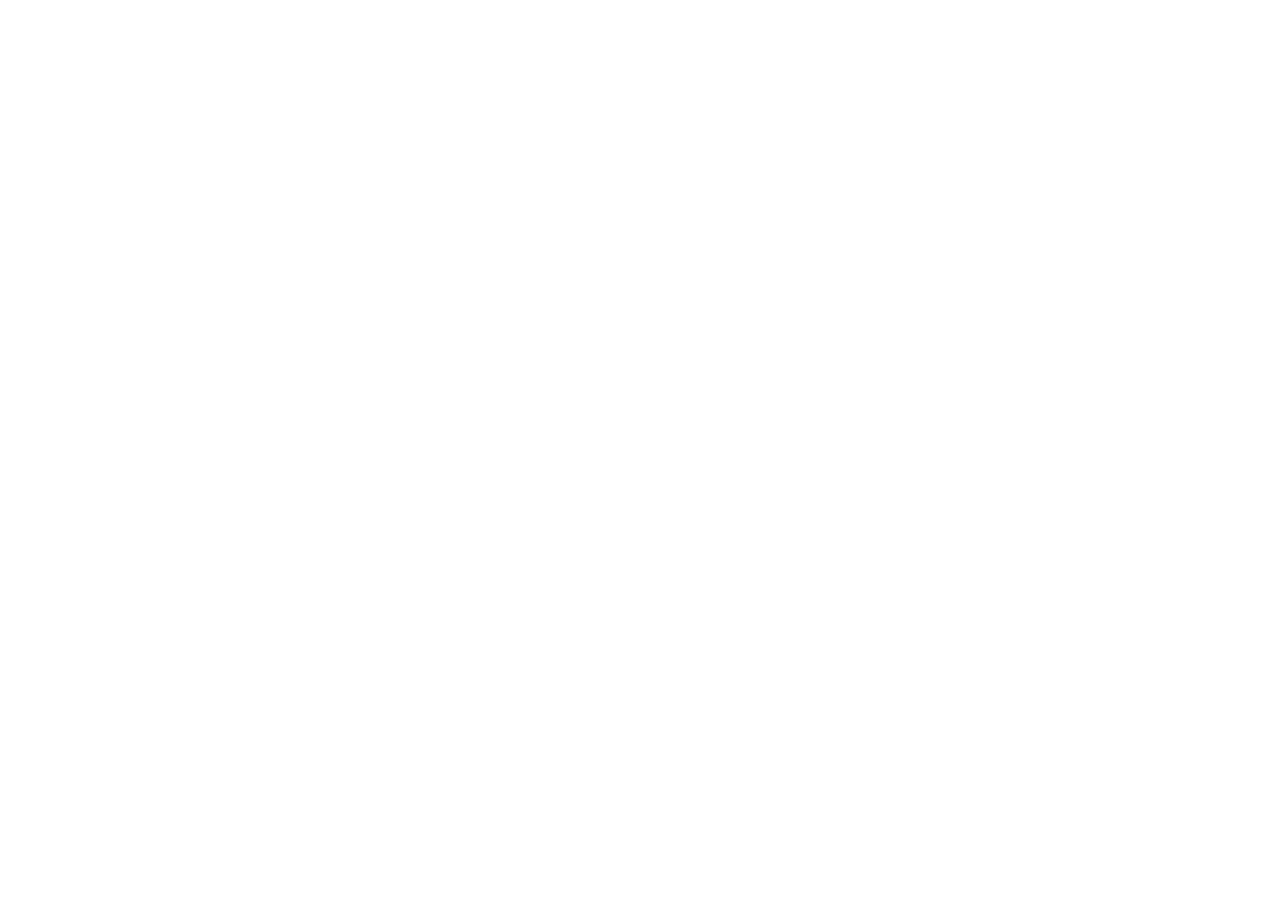
==== index.html @ 56ada41d "init project" ====
<!DOCTYPE html>
<html lang="en">

<head>
    <meta charset="UTF-8">
    <meta http-equiv="X-UA-Compatible" content="IE=edge">
    <meta name="viewport" content="width=device-width, initial-scale=1.0">
    <title>Document</title>
</head>

<body>

</body>

</html>
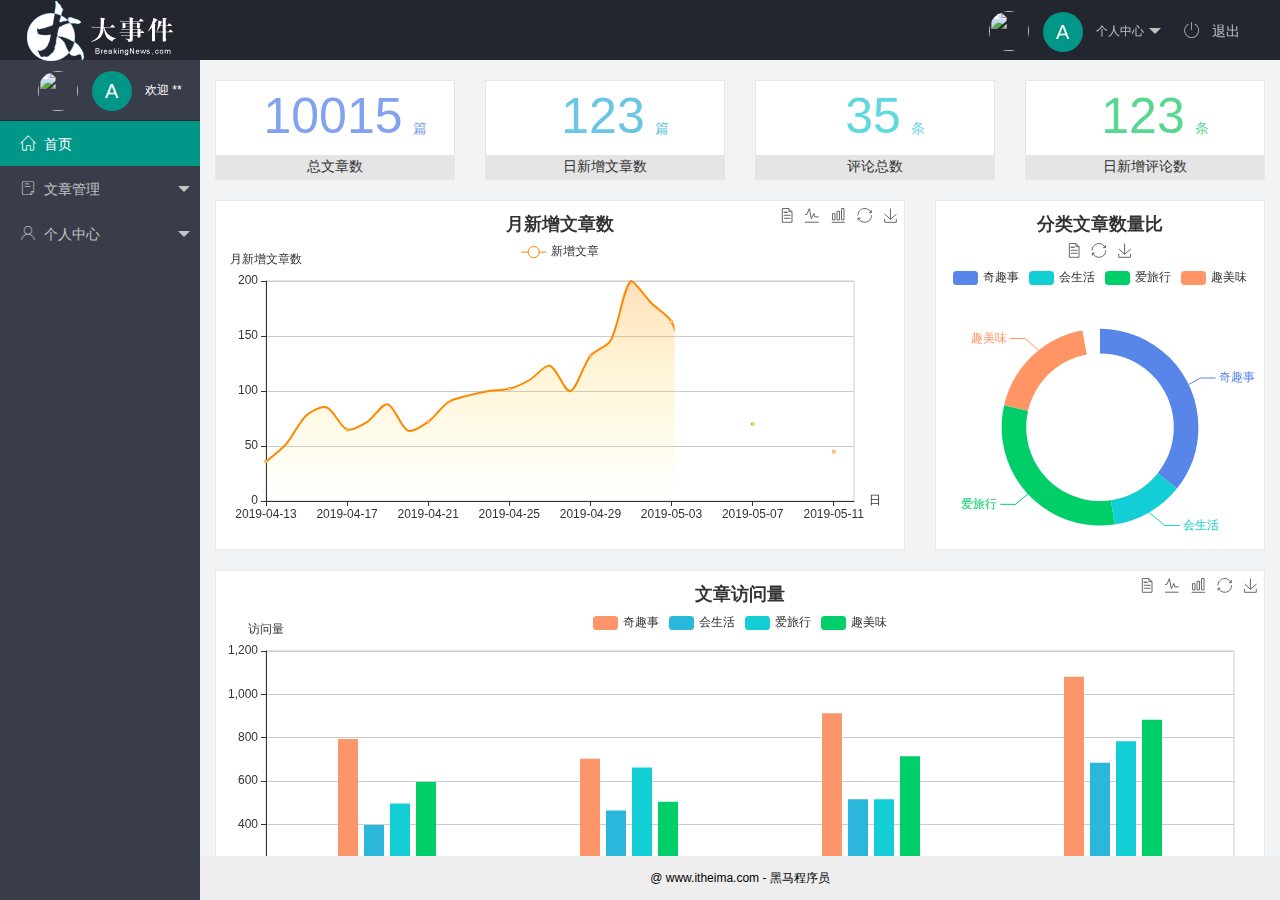
==== commit e01c22d1: "完成了主页功能的开发" ====
--- a/index.html
+++ b/index.html
@@ -5,11 +5,122 @@
     <meta charset="UTF-8">
     <meta http-equiv="X-UA-Compatible" content="IE=edge">
     <meta name="viewport" content="width=device-width, initial-scale=1.0">
-    <title>Document</title>
+    <title>后台主页</title>
+    <!-- 导入 LayUI 的样式文件 -->
+    <link rel="stylesheet" href="/assets/lib/layui/css/layui.css" />
+    <!-- 导入第三方图标库 iconfont 的样式文件 -->
+    <link rel="stylesheet" href="/assets/fonts/iconfont.css" />
+    <!-- 导入自己的 css 样式表 -->
+    <link rel="stylesheet" href="/assets/css/index.css" />
 </head>
 
 <body>
+    <div class="layui-layout layui-layout-admin">
+        <div class="layui-header">
+            <!-- 头部 logo 区域 -->
+            <div class="layui-logo layui-hide-xs">
+                <img src="/assets/images/logo.png" alt="" />
+            </div>
+            <!-- 头部区域（可配合layui 已有的水平导航） -->
+            <ul class="layui-nav layui-layout-right">
+                <li class="layui-nav-item layui-hide layui-show-md-inline-block">
+                    <a href="javascript:;" class="userinfo">
+                        <img src="//tva1.sinaimg.cn/crop.0.0.118.118.180/5db11ff4gw1e77d3nqrv8j203b03cweg.jpg" class="layui-nav-img" />
+                        <span class="text-avatar">A</span> 个人中心
+                    </a>
+                    <dl class="layui-nav-child">
+                        <dd><a href="">基本资料</a></dd>
+                        <dd><a href="">更换头像</a></dd>
+                        <dd><a href="">重置密码</a></dd>
+                    </dl>
+                </li>
+                <li class="layui-nav-item" lay-header-event="menuRight" lay-unselect>
+                    <a href="javascript:;" id="btnLogout">
+                        <span class="iconfont icon-tuichu"></span> 退出
+                    </a>
+                </li>
+            </ul>
+        </div>
 
+        <div class="layui-side layui-bg-black">
+            <div class="layui-side-scroll">
+                <!-- 左侧头像区域 -->
+                <div class="userinfo">
+                    <img src="//tva1.sinaimg.cn/crop.0.0.118.118.180/5db11ff4gw1e77d3nqrv8j203b03cweg.jpg" class="layui-nav-img" />
+                    <span class="text-avatar">A</span>
+                    <span id="welcome">欢迎 **</span>
+                </div>
+
+                <!-- 左侧导航区域（可配合layui已有的垂直导航） -->
+                <ul class="layui-nav layui-nav-tree" lay-shrink="all">
+                    <!-- 添加类名 layui-this 来让当前的导航条处于选中状态 -->
+                    <li class="layui-nav-item layui-this">
+                        <a href="/home/dashboard.html" target="fm">
+                            <span class="iconfont icon-home"></span>首页
+                        </a>
+                    </li>
+                    <!-- 去掉默认添加的 layui-nav-itemed属性：默认展开效果 -->
+                    <li class="layui-nav-item">
+                        <a class="" href="javascript:;">
+                            <span class="iconfont icon-16"></span>文章管理</a>
+                        <dl class="layui-nav-child">
+                            <dd>
+                                <a href="javascript:;">
+                                    <i class="layui-icon layui-icon-app"></i>文章类别</a>
+                            </dd>
+                            <dd>
+                                <a href="javascript:;">
+                                    <i class="layui-icon layui-icon-app"></i>文章列表</a>
+                            </dd>
+                            <dd>
+                                <a href="javascript:;">
+                                    <i class="layui-icon layui-icon-app"></i>发布文章</a>
+                            </dd>
+                        </dl>
+                    </li>
+                    <li class="layui-nav-item">
+                        <a href="javascript:;">
+                            <span class="iconfont icon-user"></span>个人中心</a>
+                        <dl class="layui-nav-child">
+                            <dd>
+                                <a href="javascript:;">
+                                    <i class="layui-icon layui-icon-app"></i>基本资料</a>
+                            </dd>
+                            <dd>
+                                <a href="javascript:;">
+                                    <i class="layui-icon layui-icon-app"></i>更换头像</a>
+                            </dd>
+                            <dd>
+                                <a href="">
+                                    <i class="layui-icon layui-icon-app"></i>重置密码</a>
+                            </dd>
+                        </dl>
+                    </li>
+                </ul>
+            </div>
+        </div>
+
+        <div class="layui-body">
+            <!-- 内容主体区域 -->
+            <!-- <div style="padding: 15px;">内容主体区域</div> -->
+            <iframe name="fm" src="/home/dashboard.html" frameborder="0"></iframe>
+        </div>
+
+        <!-- 底部固定区域 -->
+        <div class="layui-footer">
+            @ www.itheima.com - 黑马程序员
+        </div>
+    </div>
+
+
+    <!-- 导入 LayUI 的 js 文件,展示一些页面的动态效果 -->
+    <script src="/assets/lib/layui/layui.all.js"></script>
+    <!-- 导入jQuery -->
+    <script src="/assets/lib/jquery.js"></script>
+    <!-- 导入自己封装的 baseAPI 文件 -->
+    <script src="/assets/js/baseAPI.js"></script>
+    <!-- 导入自己的 js 文件 -->
+    <script src="/assets/js/index.js"></script>
 </body>
 
 </html>--- a/assets/lib/layui/css/layui.css
+++ b/assets/lib/layui/css/layui.css
@@ -0,0 +1,2 @@
+/** layui-v2.5.5 MIT License By https://www.layui.com */
+ .layui-inline,img{display:inline-block;vertical-align:middle}h1,h2,h3,h4,h5,h6{font-weight:400}.layui-edge,.layui-header,.layui-inline,.layui-main{position:relative}.layui-body,.layui-edge,.layui-elip{overflow:hidden}.layui-btn,.layui-edge,.layui-inline,img{vertical-align:middle}.layui-btn,.layui-disabled,.layui-icon,.layui-unselect{-moz-user-select:none;-webkit-user-select:none;-ms-user-select:none}.layui-elip,.layui-form-checkbox span,.layui-form-pane .layui-form-label{text-overflow:ellipsis;white-space:nowrap}.layui-breadcrumb,.layui-tree-btnGroup{visibility:hidden}blockquote,body,button,dd,div,dl,dt,form,h1,h2,h3,h4,h5,h6,input,li,ol,p,pre,td,textarea,th,ul{margin:0;padding:0;-webkit-tap-highlight-color:rgba(0,0,0,0)}a:active,a:hover{outline:0}img{border:none}li{list-style:none}table{border-collapse:collapse;border-spacing:0}h4,h5,h6{font-size:100%}button,input,optgroup,option,select,textarea{font-family:inherit;font-size:inherit;font-style:inherit;font-weight:inherit;outline:0}pre{white-space:pre-wrap;white-space:-moz-pre-wrap;white-space:-pre-wrap;white-space:-o-pre-wrap;word-wrap:break-word}body{line-height:24px;font:14px Helvetica Neue,Helvetica,PingFang SC,Tahoma,Arial,sans-serif}hr{height:1px;margin:10px 0;border:0;clear:both}a{color:#333;text-decoration:none}a:hover{color:#777}a cite{font-style:normal;*cursor:pointer}.layui-border-box,.layui-border-box *{box-sizing:border-box}.layui-box,.layui-box *{box-sizing:content-box}.layui-clear{clear:both;*zoom:1}.layui-clear:after{content:'\20';clear:both;*zoom:1;display:block;height:0}.layui-inline{*display:inline;*zoom:1}.layui-edge{display:inline-block;width:0;height:0;border-width:6px;border-style:dashed;border-color:transparent}.layui-edge-top{top:-4px;border-bottom-color:#999;border-bottom-style:solid}.layui-edge-right{border-left-color:#999;border-left-style:solid}.layui-edge-bottom{top:2px;border-top-color:#999;border-top-style:solid}.layui-edge-left{border-right-color:#999;border-right-style:solid}.layui-disabled,.layui-disabled:hover{color:#d2d2d2!important;cursor:not-allowed!important}.layui-circle{border-radius:100%}.layui-show{display:block!important}.layui-hide{display:none!important}@font-face{font-family:layui-icon;src:url(../font/iconfont.eot?v=250);src:url(../font/iconfont.eot?v=250#iefix) format('embedded-opentype'),url(../font/iconfont.woff2?v=250) format('woff2'),url(../font/iconfont.woff?v=250) format('woff'),url(../font/iconfont.ttf?v=250) format('truetype'),url(../font/iconfont.svg?v=250#layui-icon) format('svg')}.layui-icon{font-family:layui-icon!important;font-size:16px;font-style:normal;-webkit-font-smoothing:antialiased;-moz-osx-font-smoothing:grayscale}.layui-icon-reply-fill:before{content:"\e611"}.layui-icon-set-fill:before{content:"\e614"}.layui-icon-menu-fill:before{content:"\e60f"}.layui-icon-search:before{content:"\e615"}.layui-icon-share:before{content:"\e641"}.layui-icon-set-sm:before{content:"\e620"}.layui-icon-engine:before{content:"\e628"}.layui-icon-close:before{content:"\1006"}.layui-icon-close-fill:before{content:"\1007"}.layui-icon-chart-screen:before{content:"\e629"}.layui-icon-star:before{content:"\e600"}.layui-icon-circle-dot:before{content:"\e617"}.layui-icon-chat:before{content:"\e606"}.layui-icon-release:before{content:"\e609"}.layui-icon-list:before{content:"\e60a"}.layui-icon-chart:before{content:"\e62c"}.layui-icon-ok-circle:before{content:"\1005"}.layui-icon-layim-theme:before{content:"\e61b"}.layui-icon-table:before{content:"\e62d"}.layui-icon-right:before{content:"\e602"}.layui-icon-left:before{content:"\e603"}.layui-icon-cart-simple:before{content:"\e698"}.layui-icon-face-cry:before{content:"\e69c"}.layui-icon-face-smile:before{content:"\e6af"}.layui-icon-survey:before{content:"\e6b2"}.layui-icon-tree:before{content:"\e62e"}.layui-icon-upload-circle:before{content:"\e62f"}.layui-icon-add-circle:before{content:"\e61f"}.layui-icon-download-circle:before{content:"\e601"}.layui-icon-templeate-1:before{content:"\e630"}.layui-icon-util:before{content:"\e631"}.layui-icon-face-surprised:before{content:"\e664"}.layui-icon-edit:before{content:"\e642"}.layui-icon-speaker:before{content:"\e645"}.layui-icon-down:before{content:"\e61a"}.layui-icon-file:before{content:"\e621"}.layui-icon-layouts:before{content:"\e632"}.layui-icon-rate-half:before{content:"\e6c9"}.layui-icon-add-circle-fine:before{content:"\e608"}.layui-icon-prev-circle:before{content:"\e633"}.layui-icon-read:before{content:"\e705"}.layui-icon-404:before{content:"\e61c"}.layui-icon-carousel:before{content:"\e634"}.layui-icon-help:before{content:"\e607"}.layui-icon-code-circle:before{content:"\e635"}.layui-icon-water:before{content:"\e636"}.layui-icon-username:before{content:"\e66f"}.layui-icon-find-fill:before{content:"\e670"}.layui-icon-about:before{content:"\e60b"}.layui-icon-location:before{content:"\e715"}.layui-icon-up:before{content:"\e619"}.layui-icon-pause:before{content:"\e651"}.layui-icon-date:before{content:"\e637"}.layui-icon-layim-uploadfile:before{content:"\e61d"}.layui-icon-delete:before{content:"\e640"}.layui-icon-play:before{content:"\e652"}.layui-icon-top:before{content:"\e604"}.layui-icon-friends:before{content:"\e612"}.layui-icon-refresh-3:before{content:"\e9aa"}.layui-icon-ok:before{content:"\e605"}.layui-icon-layer:before{content:"\e638"}.layui-icon-face-smile-fine:before{content:"\e60c"}.layui-icon-dollar:before{content:"\e659"}.layui-icon-group:before{content:"\e613"}.layui-icon-layim-download:before{content:"\e61e"}.layui-icon-picture-fine:before{content:"\e60d"}.layui-icon-link:before{content:"\e64c"}.layui-icon-diamond:before{content:"\e735"}.layui-icon-log:before{content:"\e60e"}.layui-icon-rate-solid:before{content:"\e67a"}.layui-icon-fonts-del:before{content:"\e64f"}.layui-icon-unlink:before{content:"\e64d"}.layui-icon-fonts-clear:before{content:"\e639"}.layui-icon-triangle-r:before{content:"\e623"}.layui-icon-circle:before{content:"\e63f"}.layui-icon-radio:before{content:"\e643"}.layui-icon-align-center:before{content:"\e647"}.layui-icon-align-right:before{content:"\e648"}.layui-icon-align-left:before{content:"\e649"}.layui-icon-loading-1:before{content:"\e63e"}.layui-icon-return:before{content:"\e65c"}.layui-icon-fonts-strong:before{content:"\e62b"}.layui-icon-upload:before{content:"\e67c"}.layui-icon-dialogue:before{content:"\e63a"}.layui-icon-video:before{content:"\e6ed"}.layui-icon-headset:before{content:"\e6fc"}.layui-icon-cellphone-fine:before{content:"\e63b"}.layui-icon-add-1:before{content:"\e654"}.layui-icon-face-smile-b:before{content:"\e650"}.layui-icon-fonts-html:before{content:"\e64b"}.layui-icon-form:before{content:"\e63c"}.layui-icon-cart:before{content:"\e657"}.layui-icon-camera-fill:before{content:"\e65d"}.layui-icon-tabs:before{content:"\e62a"}.layui-icon-fonts-code:before{content:"\e64e"}.layui-icon-fire:before{content:"\e756"}.layui-icon-set:before{content:"\e716"}.layui-icon-fonts-u:before{content:"\e646"}.layui-icon-triangle-d:before{content:"\e625"}.layui-icon-tips:before{content:"\e702"}.layui-icon-picture:before{content:"\e64a"}.layui-icon-more-vertical:before{content:"\e671"}.layui-icon-flag:before{content:"\e66c"}.layui-icon-loading:before{content:"\e63d"}.layui-icon-fonts-i:before{content:"\e644"}.layui-icon-refresh-1:before{content:"\e666"}.layui-icon-rmb:before{content:"\e65e"}.layui-icon-home:before{content:"\e68e"}.layui-icon-user:before{content:"\e770"}.layui-icon-notice:before{content:"\e667"}.layui-icon-login-weibo:before{content:"\e675"}.layui-icon-voice:before{content:"\e688"}.layui-icon-upload-drag:before{content:"\e681"}.layui-icon-login-qq:before{content:"\e676"}.layui-icon-snowflake:before{content:"\e6b1"}.layui-icon-file-b:before{content:"\e655"}.layui-icon-template:before{content:"\e663"}.layui-icon-auz:before{content:"\e672"}.layui-icon-console:before{content:"\e665"}.layui-icon-app:before{content:"\e653"}.layui-icon-prev:before{content:"\e65a"}.layui-icon-website:before{content:"\e7ae"}.layui-icon-next:before{content:"\e65b"}.layui-icon-component:before{content:"\e857"}.layui-icon-more:before{content:"\e65f"}.layui-icon-login-wechat:before{content:"\e677"}.layui-icon-shrink-right:before{content:"\e668"}.layui-icon-spread-left:before{content:"\e66b"}.layui-icon-camera:before{content:"\e660"}.layui-icon-note:before{content:"\e66e"}.layui-icon-refresh:before{content:"\e669"}.layui-icon-female:before{content:"\e661"}.layui-icon-male:before{content:"\e662"}.layui-icon-password:before{content:"\e673"}.layui-icon-senior:before{content:"\e674"}.layui-icon-theme:before{content:"\e66a"}.layui-icon-tread:before{content:"\e6c5"}.layui-icon-praise:before{content:"\e6c6"}.layui-icon-star-fill:before{content:"\e658"}.layui-icon-rate:before{content:"\e67b"}.layui-icon-template-1:before{content:"\e656"}.layui-icon-vercode:before{content:"\e679"}.layui-icon-cellphone:before{content:"\e678"}.layui-icon-screen-full:before{content:"\e622"}.layui-icon-screen-restore:before{content:"\e758"}.layui-icon-cols:before{content:"\e610"}.layui-icon-export:before{content:"\e67d"}.layui-icon-print:before{content:"\e66d"}.layui-icon-slider:before{content:"\e714"}.layui-icon-addition:before{content:"\e624"}.layui-icon-subtraction:before{content:"\e67e"}.layui-icon-service:before{content:"\e626"}.layui-icon-transfer:before{content:"\e691"}.layui-main{width:1140px;margin:0 auto}.layui-header{z-index:1000;height:60px}.layui-header a:hover{transition:all .5s;-webkit-transition:all .5s}.layui-side{position:fixed;left:0;top:0;bottom:0;z-index:999;width:200px;overflow-x:hidden}.layui-side-scroll{position:relative;width:220px;height:100%;overflow-x:hidden}.layui-body{position:absolute;left:200px;right:0;top:0;bottom:0;z-index:998;width:auto;overflow-y:auto;box-sizing:border-box}.layui-layout-body{overflow:hidden}.layui-layout-admin .layui-header{background-color:#23262E}.layui-layout-admin .layui-side{top:60px;width:200px;overflow-x:hidden}.layui-layout-admin .layui-body{position:fixed;top:60px;bottom:44px}.layui-layout-admin .layui-main{width:auto;margin:0 15px}.layui-layout-admin .layui-footer{position:fixed;left:200px;right:0;bottom:0;height:44px;line-height:44px;padding:0 15px;background-color:#eee}.layui-layout-admin .layui-logo{position:absolute;left:0;top:0;width:200px;height:100%;line-height:60px;text-align:center;color:#009688;font-size:16px}.layui-layout-admin .layui-header .layui-nav{background:0 0}.layui-layout-left{position:absolute!important;left:200px;top:0}.layui-layout-right{position:absolute!important;right:0;top:0}.layui-container{position:relative;margin:0 auto;padding:0 15px;box-sizing:border-box}.layui-fluid{position:relative;margin:0 auto;padding:0 15px}.layui-row:after,.layui-row:before{content:'';display:block;clear:both}.layui-col-lg1,.layui-col-lg10,.layui-col-lg11,.layui-col-lg12,.layui-col-lg2,.layui-col-lg3,.layui-col-lg4,.layui-col-lg5,.layui-col-lg6,.layui-col-lg7,.layui-col-lg8,.layui-col-lg9,.layui-col-md1,.layui-col-md10,.layui-col-md11,.layui-col-md12,.layui-col-md2,.layui-col-md3,.layui-col-md4,.layui-col-md5,.layui-col-md6,.layui-col-md7,.layui-col-md8,.layui-col-md9,.layui-col-sm1,.layui-col-sm10,.layui-col-sm11,.layui-col-sm12,.layui-col-sm2,.layui-col-sm3,.layui-col-sm4,.layui-col-sm5,.layui-col-sm6,.layui-col-sm7,.layui-col-sm8,.layui-col-sm9,.layui-col-xs1,.layui-col-xs10,.layui-col-xs11,.layui-col-xs12,.layui-col-xs2,.layui-col-xs3,.layui-col-xs4,.layui-col-xs5,.layui-col-xs6,.layui-col-xs7,.layui-col-xs8,.layui-col-xs9{position:relative;display:block;box-sizing:border-box}.layui-col-xs1,.layui-col-xs10,.layui-col-xs11,.layui-col-xs12,.layui-col-xs2,.layui-col-xs3,.layui-col-xs4,.layui-col-xs5,.layui-col-xs6,.layui-col-xs7,.layui-col-xs8,.layui-col-xs9{float:left}.layui-col-xs1{width:8.33333333%}.layui-col-xs2{width:16.66666667%}.layui-col-xs3{width:25%}.layui-col-xs4{width:33.33333333%}.layui-col-xs5{width:41.66666667%}.layui-col-xs6{width:50%}.layui-col-xs7{width:58.33333333%}.layui-col-xs8{width:66.66666667%}.layui-col-xs9{width:75%}.layui-col-xs10{width:83.33333333%}.layui-col-xs11{width:91.66666667%}.layui-col-xs12{width:100%}.layui-col-xs-offset1{margin-left:8.33333333%}.layui-col-xs-offset2{margin-left:16.66666667%}.layui-col-xs-offset3{margin-left:25%}.layui-col-xs-offset4{margin-left:33.33333333%}.layui-col-xs-offset5{margin-left:41.66666667%}.layui-col-xs-offset6{margin-left:50%}.layui-col-xs-offset7{margin-left:58.33333333%}.layui-col-xs-offset8{margin-left:66.66666667%}.layui-col-xs-offset9{margin-left:75%}.layui-col-xs-offset10{margin-left:83.33333333%}.layui-col-xs-offset11{margin-left:91.66666667%}.layui-col-xs-offset12{margin-left:100%}@media screen and (max-width:768px){.layui-hide-xs{display:none!important}.layui-show-xs-block{display:block!important}.layui-show-xs-inline{display:inline!important}.layui-show-xs-inline-block{display:inline-block!important}}@media screen and (min-width:768px){.layui-container{width:750px}.layui-hide-sm{display:none!important}.layui-show-sm-block{display:block!important}.layui-show-sm-inline{display:inline!important}.layui-show-sm-inline-block{display:inline-block!important}.layui-col-sm1,.layui-col-sm10,.layui-col-sm11,.layui-col-sm12,.layui-col-sm2,.layui-col-sm3,.layui-col-sm4,.layui-col-sm5,.layui-col-sm6,.layui-col-sm7,.layui-col-sm8,.layui-col-sm9{float:left}.layui-col-sm1{width:8.33333333%}.layui-col-sm2{width:16.66666667%}.layui-col-sm3{width:25%}.layui-col-sm4{width:33.33333333%}.layui-col-sm5{width:41.66666667%}.layui-col-sm6{width:50%}.layui-col-sm7{width:58.33333333%}.layui-col-sm8{width:66.66666667%}.layui-col-sm9{width:75%}.layui-col-sm10{width:83.33333333%}.layui-col-sm11{width:91.66666667%}.layui-col-sm12{width:100%}.layui-col-sm-offset1{margin-left:8.33333333%}.layui-col-sm-offset2{margin-left:16.66666667%}.layui-col-sm-offset3{margin-left:25%}.layui-col-sm-offset4{margin-left:33.33333333%}.layui-col-sm-offset5{margin-left:41.66666667%}.layui-col-sm-offset6{margin-left:50%}.layui-col-sm-offset7{margin-left:58.33333333%}.layui-col-sm-offset8{margin-left:66.66666667%}.layui-col-sm-offset9{margin-left:75%}.layui-col-sm-offset10{margin-left:83.33333333%}.layui-col-sm-offset11{margin-left:91.66666667%}.layui-col-sm-offset12{margin-left:100%}}@media screen and (min-width:992px){.layui-container{width:970px}.layui-hide-md{display:none!important}.layui-show-md-block{display:block!important}.layui-show-md-inline{display:inline!important}.layui-show-md-inline-block{display:inline-block!important}.layui-col-md1,.layui-col-md10,.layui-col-md11,.layui-col-md12,.layui-col-md2,.layui-col-md3,.layui-col-md4,.layui-col-md5,.layui-col-md6,.layui-col-md7,.layui-col-md8,.layui-col-md9{float:left}.layui-col-md1{width:8.33333333%}.layui-col-md2{width:16.66666667%}.layui-col-md3{width:25%}.layui-col-md4{width:33.33333333%}.layui-col-md5{width:41.66666667%}.layui-col-md6{width:50%}.layui-col-md7{width:58.33333333%}.layui-col-md8{width:66.66666667%}.layui-col-md9{width:75%}.layui-col-md10{width:83.33333333%}.layui-col-md11{width:91.66666667%}.layui-col-md12{width:100%}.layui-col-md-offset1{margin-left:8.33333333%}.layui-col-md-offset2{margin-left:16.66666667%}.layui-col-md-offset3{margin-left:25%}.layui-col-md-offset4{margin-left:33.33333333%}.layui-col-md-offset5{margin-left:41.66666667%}.layui-col-md-offset6{margin-left:50%}.layui-col-md-offset7{margin-left:58.33333333%}.layui-col-md-offset8{margin-left:66.66666667%}.layui-col-md-offset9{margin-left:75%}.layui-col-md-offset10{margin-left:83.33333333%}.layui-col-md-offset11{margin-left:91.66666667%}.layui-col-md-offset12{margin-left:100%}}@media screen and (min-width:1200px){.layui-container{width:1170px}.layui-hide-lg{display:none!important}.layui-show-lg-block{display:block!important}.layui-show-lg-inline{display:inline!important}.layui-show-lg-inline-block{display:inline-block!important}.layui-col-lg1,.layui-col-lg10,.layui-col-lg11,.layui-col-lg12,.layui-col-lg2,.layui-col-lg3,.layui-col-lg4,.layui-col-lg5,.layui-col-lg6,.layui-col-lg7,.layui-col-lg8,.layui-col-lg9{float:left}.layui-col-lg1{width:8.33333333%}.layui-col-lg2{width:16.66666667%}.layui-col-lg3{width:25%}.layui-col-lg4{width:33.33333333%}.layui-col-lg5{width:41.66666667%}.layui-col-lg6{width:50%}.layui-col-lg7{width:58.33333333%}.layui-col-lg8{width:66.66666667%}.layui-col-lg9{width:75%}.layui-col-lg10{width:83.33333333%}.layui-col-lg11{width:91.66666667%}.layui-col-lg12{width:100%}.layui-col-lg-offset1{margin-left:8.33333333%}.layui-col-lg-offset2{margin-left:16.66666667%}.layui-col-lg-offset3{margin-left:25%}.layui-col-lg-offset4{margin-left:33.33333333%}.layui-col-lg-offset5{margin-left:41.66666667%}.layui-col-lg-offset6{margin-left:50%}.layui-col-lg-offset7{margin-left:58.33333333%}.layui-col-lg-offset8{margin-left:66.66666667%}.layui-col-lg-offset9{margin-left:75%}.layui-col-lg-offset10{margin-left:83.33333333%}.layui-col-lg-offset11{margin-left:91.66666667%}.layui-col-lg-offset12{margin-left:100%}}.layui-col-space1{margin:-.5px}.layui-col-space1>*{padding:.5px}.layui-col-space3{margin:-1.5px}.layui-col-space3>*{padding:1.5px}.layui-col-space5{margin:-2.5px}.layui-col-space5>*{padding:2.5px}.layui-col-space8{margin:-3.5px}.layui-col-space8>*{padding:3.5px}.layui-col-space10{margin:-5px}.layui-col-space10>*{padding:5px}.layui-col-space12{margin:-6px}.layui-col-space12>*{padding:6px}.layui-col-space15{margin:-7.5px}.layui-col-space15>*{padding:7.5px}.layui-col-space18{margin:-9px}.layui-col-space18>*{padding:9px}.layui-col-space20{margin:-10px}.layui-col-space20>*{padding:10px}.layui-col-space22{margin:-11px}.layui-col-space22>*{padding:11px}.layui-col-space25{margin:-12.5px}.layui-col-space25>*{padding:12.5px}.layui-col-space30{margin:-15px}.layui-col-space30>*{padding:15px}.layui-btn,.layui-input,.layui-select,.layui-textarea,.layui-upload-button{outline:0;-webkit-appearance:none;transition:all .3s;-webkit-transition:all .3s;box-sizing:border-box}.layui-elem-quote{margin-bottom:10px;padding:15px;line-height:22px;border-left:5px solid #009688;border-radius:0 2px 2px 0;background-color:#f2f2f2}.layui-quote-nm{border-style:solid;border-width:1px 1px 1px 5px;background:0 0}.layui-elem-field{margin-bottom:10px;padding:0;border-width:1px;border-style:solid}.layui-elem-field legend{margin-left:20px;padding:0 10px;font-size:20px;font-weight:300}.layui-field-title{margin:10px 0 20px;border-width:1px 0 0}.layui-field-box{padding:10px 15px}.layui-field-title .layui-field-box{padding:10px 0}.layui-progress{position:relative;height:6px;border-radius:20px;background-color:#e2e2e2}.layui-progress-bar{position:absolute;left:0;top:0;width:0;max-width:100%;height:6px;border-radius:20px;text-align:right;background-color:#5FB878;transition:all .3s;-webkit-transition:all .3s}.layui-progress-big,.layui-progress-big .layui-progress-bar{height:18px;line-height:18px}.layui-progress-text{position:relative;top:-20px;line-height:18px;font-size:12px;color:#666}.layui-progress-big .layui-progress-text{position:static;padding:0 10px;color:#fff}.layui-collapse{border-width:1px;border-style:solid;border-radius:2px}.layui-colla-content,.layui-colla-item{border-top-width:1px;border-top-style:solid}.layui-colla-item:first-child{border-top:none}.layui-colla-title{position:relative;height:42px;line-height:42px;padding:0 15px 0 35px;color:#333;background-color:#f2f2f2;cursor:pointer;font-size:14px;overflow:hidden}.layui-colla-content{display:none;padding:10px 15px;line-height:22px;color:#666}.layui-colla-icon{position:absolute;left:15px;top:0;font-size:14px}.layui-card{margin-bottom:15px;border-radius:2px;background-color:#fff;box-shadow:0 1px 2px 0 rgba(0,0,0,.05)}.layui-card:last-child{margin-bottom:0}.layui-card-header{position:relative;height:42px;line-height:42px;padding:0 15px;border-bottom:1px solid #f6f6f6;color:#333;border-radius:2px 2px 0 0;font-size:14px}.layui-bg-black,.layui-bg-blue,.layui-bg-cyan,.layui-bg-green,.layui-bg-orange,.layui-bg-red{color:#fff!important}.layui-card-body{position:relative;padding:10px 15px;line-height:24px}.layui-card-body[pad15]{padding:15px}.layui-card-body[pad20]{padding:20px}.layui-card-body .layui-table{margin:5px 0}.layui-card .layui-tab{margin:0}.layui-panel-window{position:relative;padding:15px;border-radius:0;border-top:5px solid #E6E6E6;background-color:#fff}.layui-auxiliar-moving{position:fixed;left:0;right:0;top:0;bottom:0;width:100%;height:100%;background:0 0;z-index:9999999999}.layui-form-label,.layui-form-mid,.layui-form-select,.layui-input-block,.layui-input-inline,.layui-textarea{position:relative}.layui-bg-red{background-color:#FF5722!important}.layui-bg-orange{background-color:#FFB800!important}.layui-bg-green{background-color:#009688!important}.layui-bg-cyan{background-color:#2F4056!important}.layui-bg-blue{background-color:#1E9FFF!important}.layui-bg-black{background-color:#393D49!important}.layui-bg-gray{background-color:#eee!important;color:#666!important}.layui-badge-rim,.layui-colla-content,.layui-colla-item,.layui-collapse,.layui-elem-field,.layui-form-pane .layui-form-item[pane],.layui-form-pane .layui-form-label,.layui-input,.layui-layedit,.layui-layedit-tool,.layui-quote-nm,.layui-select,.layui-tab-bar,.layui-tab-card,.layui-tab-title,.layui-tab-title .layui-this:after,.layui-textarea{border-color:#e6e6e6}.layui-timeline-item:before,hr{background-color:#e6e6e6}.layui-text{line-height:22px;font-size:14px;color:#666}.layui-text h1,.layui-text h2,.layui-text h3{font-weight:500;color:#333}.layui-text h1{font-size:30px}.layui-text h2{font-size:24px}.layui-text h3{font-size:18px}.layui-text a:not(.layui-btn){color:#01AAED}.layui-text a:not(.layui-btn):hover{text-decoration:underline}.layui-text ul{padding:5px 0 5px 15px}.layui-text ul li{margin-top:5px;list-style-type:disc}.layui-text em,.layui-word-aux{color:#999!important;padding:0 5px!important}.layui-btn{display:inline-block;height:38px;line-height:38px;padding:0 18px;background-color:#009688;color:#fff;white-space:nowrap;text-align:center;font-size:14px;border:none;border-radius:2px;cursor:pointer}.layui-btn:hover{opacity:.8;filter:alpha(opacity=80);color:#fff}.layui-btn:active{opacity:1;filter:alpha(opacity=100)}.layui-btn+.layui-btn{margin-left:10px}.layui-btn-container{font-size:0}.layui-btn-container .layui-btn{margin-right:10px;margin-bottom:10px}.layui-btn-container .layui-btn+.layui-btn{margin-left:0}.layui-table .layui-btn-container .layui-btn{margin-bottom:9px}.layui-btn-radius{border-radius:100px}.layui-btn .layui-icon{margin-right:3px;font-size:18px;vertical-align:bottom;vertical-align:middle\9}.layui-btn-primary{border:1px solid #C9C9C9;background-color:#fff;color:#555}.layui-btn-primary:hover{border-color:#009688;color:#333}.layui-btn-normal{background-color:#1E9FFF}.layui-btn-warm{background-color:#FFB800}.layui-btn-danger{background-color:#FF5722}.layui-btn-checked{background-color:#5FB878}.layui-btn-disabled,.layui-btn-disabled:active,.layui-btn-disabled:hover{border:1px solid #e6e6e6;background-color:#FBFBFB;color:#C9C9C9;cursor:not-allowed;opacity:1}.layui-btn-lg{height:44px;line-height:44px;padding:0 25px;font-size:16px}.layui-btn-sm{height:30px;line-height:30px;padding:0 10px;font-size:12px}.layui-btn-sm i{font-size:16px!important}.layui-btn-xs{height:22px;line-height:22px;padding:0 5px;font-size:12px}.layui-btn-xs i{font-size:14px!important}.layui-btn-group{display:inline-block;vertical-align:middle;font-size:0}.layui-btn-group .layui-btn{margin-left:0!important;margin-right:0!important;border-left:1px solid rgba(255,255,255,.5);border-radius:0}.layui-btn-group .layui-btn-primary{border-left:none}.layui-btn-group .layui-btn-primary:hover{border-color:#C9C9C9;color:#009688}.layui-btn-group .layui-btn:first-child{border-left:none;border-radius:2px 0 0 2px}.layui-btn-group .layui-btn-primary:first-child{border-left:1px solid #c9c9c9}.layui-btn-group .layui-btn:last-child{border-radius:0 2px 2px 0}.layui-btn-group .layui-btn+.layui-btn{margin-left:0}.layui-btn-group+.layui-btn-group{margin-left:10px}.layui-btn-fluid{width:100%}.layui-input,.layui-select,.layui-textarea{height:38px;line-height:1.3;line-height:38px\9;border-width:1px;border-style:solid;background-color:#fff;border-radius:2px}.layui-input::-webkit-input-placeholder,.layui-select::-webkit-input-placeholder,.layui-textarea::-webkit-input-placeholder{line-height:1.3}.layui-input,.layui-textarea{display:block;width:100%;padding-left:10px}.layui-input:hover,.layui-textarea:hover{border-color:#D2D2D2!important}.layui-input:focus,.layui-textarea:focus{border-color:#C9C9C9!important}.layui-textarea{min-height:100px;height:auto;line-height:20px;padding:6px 10px;resize:vertical}.layui-select{padding:0 10px}.layui-form input[type=checkbox],.layui-form input[type=radio],.layui-form select{display:none}.layui-form [lay-ignore]{display:initial}.layui-form-item{margin-bottom:15px;clear:both;*zoom:1}.layui-form-item:after{content:'\20';clear:both;*zoom:1;display:block;height:0}.layui-form-label{float:left;display:block;padding:9px 15px;width:80px;font-weight:400;line-height:20px;text-align:right}.layui-form-label-col{display:block;float:none;padding:9px 0;line-height:20px;text-align:left}.layui-form-item .layui-inline{margin-bottom:5px;margin-right:10px}.layui-input-block{margin-left:110px;min-height:36px}.layui-input-inline{display:inline-block;vertical-align:middle}.layui-form-item .layui-input-inline{float:left;width:190px;margin-right:10px}.layui-form-text .layui-input-inline{width:auto}.layui-form-mid{float:left;display:block;padding:9px 0!important;line-height:20px;margin-right:10px}.layui-form-danger+.layui-form-select .layui-input,.layui-form-danger:focus{border-color:#FF5722!important}.layui-form-select .layui-input{padding-right:30px;cursor:pointer}.layui-form-select .layui-edge{position:absolute;right:10px;top:50%;margin-top:-3px;cursor:pointer;border-width:6px;border-top-color:#c2c2c2;border-top-style:solid;transition:all .3s;-webkit-transition:all .3s}.layui-form-select dl{display:none;position:absolute;left:0;top:42px;padding:5px 0;z-index:899;min-width:100%;border:1px solid #d2d2d2;max-height:300px;overflow-y:auto;background-color:#fff;border-radius:2px;box-shadow:0 2px 4px rgba(0,0,0,.12);box-sizing:border-box}.layui-form-select dl dd,.layui-form-select dl dt{padding:0 10px;line-height:36px;white-space:nowrap;overflow:hidden;text-overflow:ellipsis}.layui-form-select dl dt{font-size:12px;color:#999}.layui-form-select dl dd{cursor:pointer}.layui-form-select dl dd:hover{background-color:#f2f2f2;-webkit-transition:.5s all;transition:.5s all}.layui-form-select .layui-select-group dd{padding-left:20px}.layui-form-select dl dd.layui-select-tips{padding-left:10px!important;color:#999}.layui-form-select dl dd.layui-this{background-color:#5FB878;color:#fff}.layui-form-checkbox,.layui-form-select dl dd.layui-disabled{background-color:#fff}.layui-form-selected dl{display:block}.layui-form-checkbox,.layui-form-checkbox *,.layui-form-switch{display:inline-block;vertical-align:middle}.layui-form-selected .layui-edge{margin-top:-9px;-webkit-transform:rotate(180deg);transform:rotate(180deg);margin-top:-3px\9}:root .layui-form-selected .layui-edge{margin-top:-9px\0/IE9}.layui-form-selectup dl{top:auto;bottom:42px}.layui-select-none{margin:5px 0;text-align:center;color:#999}.layui-select-disabled .layui-disabled{border-color:#eee!important}.layui-select-disabled .layui-edge{border-top-color:#d2d2d2}.layui-form-checkbox{position:relative;height:30px;line-height:30px;margin-right:10px;padding-right:30px;cursor:pointer;font-size:0;-webkit-transition:.1s linear;transition:.1s linear;box-sizing:border-box}.layui-form-checkbox span{padding:0 10px;height:100%;font-size:14px;border-radius:2px 0 0 2px;background-color:#d2d2d2;color:#fff;overflow:hidden}.layui-form-checkbox:hover span{background-color:#c2c2c2}.layui-form-checkbox i{position:absolute;right:0;top:0;width:30px;height:28px;border:1px solid #d2d2d2;border-left:none;border-radius:0 2px 2px 0;color:#fff;font-size:20px;text-align:center}.layui-form-checkbox:hover i{border-color:#c2c2c2;color:#c2c2c2}.layui-form-checked,.layui-form-checked:hover{border-color:#5FB878}.layui-form-checked span,.layui-form-checked:hover span{background-color:#5FB878}.layui-form-checked i,.layui-form-checked:hover i{color:#5FB878}.layui-form-item .layui-form-checkbox{margin-top:4px}.layui-form-checkbox[lay-skin=primary]{height:auto!important;line-height:normal!important;min-width:18px;min-height:18px;border:none!important;margin-right:0;padding-left:28px;padding-right:0;background:0 0}.layui-form-checkbox[lay-skin=primary] span{padding-left:0;padding-right:15px;line-height:18px;background:0 0;color:#666}.layui-form-checkbox[lay-skin=primary] i{right:auto;left:0;width:16px;height:16px;line-height:16px;border:1px solid #d2d2d2;font-size:12px;border-radius:2px;background-color:#fff;-webkit-transition:.1s linear;transition:.1s linear}.layui-form-checkbox[lay-skin=primary]:hover i{border-color:#5FB878;color:#fff}.layui-form-checked[lay-skin=primary] i{border-color:#5FB878!important;background-color:#5FB878;color:#fff}.layui-checkbox-disbaled[lay-skin=primary] span{background:0 0!important;color:#c2c2c2}.layui-checkbox-disbaled[lay-skin=primary]:hover i{border-color:#d2d2d2}.layui-form-item .layui-form-checkbox[lay-skin=primary]{margin-top:10px}.layui-form-switch{position:relative;height:22px;line-height:22px;min-width:35px;padding:0 5px;margin-top:8px;border:1px solid #d2d2d2;border-radius:20px;cursor:pointer;background-color:#fff;-webkit-transition:.1s linear;transition:.1s linear}.layui-form-switch i{position:absolute;left:5px;top:3px;width:16px;height:16px;border-radius:20px;background-color:#d2d2d2;-webkit-transition:.1s linear;transition:.1s linear}.layui-form-switch em{position:relative;top:0;width:25px;margin-left:21px;padding:0!important;text-align:center!important;color:#999!important;font-style:normal!important;font-size:12px}.layui-form-onswitch{border-color:#5FB878;background-color:#5FB878}.layui-checkbox-disbaled,.layui-checkbox-disbaled i{border-color:#e2e2e2!important}.layui-form-onswitch i{left:100%;margin-left:-21px;background-color:#fff}.layui-form-onswitch em{margin-left:5px;margin-right:21px;color:#fff!important}.layui-checkbox-disbaled span{background-color:#e2e2e2!important}.layui-checkbox-disbaled:hover i{color:#fff!important}[lay-radio]{display:none}.layui-form-radio,.layui-form-radio *{display:inline-block;vertical-align:middle}.layui-form-radio{line-height:28px;margin:6px 10px 0 0;padding-right:10px;cursor:pointer;font-size:0}.layui-form-radio *{font-size:14px}.layui-form-radio>i{margin-right:8px;font-size:22px;color:#c2c2c2}.layui-form-radio>i:hover,.layui-form-radioed>i{color:#5FB878}.layui-radio-disbaled>i{color:#e2e2e2!important}.layui-form-pane .layui-form-label{width:110px;padding:8px 15px;height:38px;line-height:20px;border-width:1px;border-style:solid;border-radius:2px 0 0 2px;text-align:center;background-color:#FBFBFB;overflow:hidden;box-sizing:border-box}.layui-form-pane .layui-input-inline{margin-left:-1px}.layui-form-pane .layui-input-block{margin-left:110px;left:-1px}.layui-form-pane .layui-input{border-radius:0 2px 2px 0}.layui-form-pane .layui-form-text .layui-form-label{float:none;width:100%;border-radius:2px;box-sizing:border-box;text-align:left}.layui-form-pane .layui-form-text .layui-input-inline{display:block;margin:0;top:-1px;clear:both}.layui-form-pane .layui-form-text .layui-input-block{margin:0;left:0;top:-1px}.layui-form-pane .layui-form-text .layui-textarea{min-height:100px;border-radius:0 0 2px 2px}.layui-form-pane .layui-form-checkbox{margin:4px 0 4px 10px}.layui-form-pane .layui-form-radio,.layui-form-pane .layui-form-switch{margin-top:6px;margin-left:10px}.layui-form-pane .layui-form-item[pane]{position:relative;border-width:1px;border-style:solid}.layui-form-pane .layui-form-item[pane] .layui-form-label{position:absolute;left:0;top:0;height:100%;border-width:0 1px 0 0}.layui-form-pane .layui-form-item[pane] .layui-input-inline{margin-left:110px}@media screen and (max-width:450px){.layui-form-item .layui-form-label{text-overflow:ellipsis;overflow:hidden;white-space:nowrap}.layui-form-item .layui-inline{display:block;margin-right:0;margin-bottom:20px;clear:both}.layui-form-item .layui-inline:after{content:'\20';clear:both;display:block;height:0}.layui-form-item .layui-input-inline{display:block;float:none;left:-3px;width:auto;margin:0 0 10px 112px}.layui-form-item .layui-input-inline+.layui-form-mid{margin-left:110px;top:-5px;padding:0}.layui-form-item .layui-form-checkbox{margin-right:5px;margin-bottom:5px}}.layui-layedit{border-width:1px;border-style:solid;border-radius:2px}.layui-layedit-tool{padding:3px 5px;border-bottom-width:1px;border-bottom-style:solid;font-size:0}.layedit-tool-fixed{position:fixed;top:0;border-top:1px solid #e2e2e2}.layui-layedit-tool .layedit-tool-mid,.layui-layedit-tool .layui-icon{display:inline-block;vertical-align:middle;text-align:center;font-size:14px}.layui-layedit-tool .layui-icon{position:relative;width:32px;height:30px;line-height:30px;margin:3px 5px;color:#777;cursor:pointer;border-radius:2px}.layui-layedit-tool .layui-icon:hover{color:#393D49}.layui-layedit-tool .layui-icon:active{color:#000}.layui-layedit-tool .layedit-tool-active{background-color:#e2e2e2;color:#000}.layui-layedit-tool .layui-disabled,.layui-layedit-tool .layui-disabled:hover{color:#d2d2d2;cursor:not-allowed}.layui-layedit-tool .layedit-tool-mid{width:1px;height:18px;margin:0 10px;background-color:#d2d2d2}.layedit-tool-html{width:50px!important;font-size:30px!important}.layedit-tool-b,.layedit-tool-code,.layedit-tool-help{font-size:16px!important}.layedit-tool-d,.layedit-tool-face,.layedit-tool-image,.layedit-tool-unlink{font-size:18px!important}.layedit-tool-image input{position:absolute;font-size:0;left:0;top:0;width:100%;height:100%;opacity:.01;filter:Alpha(opacity=1);cursor:pointer}.layui-layedit-iframe iframe{display:block;width:100%}#LAY_layedit_code{overflow:hidden}.layui-laypage{display:inline-block;*display:inline;*zoom:1;vertical-align:middle;margin:10px 0;font-size:0}.layui-laypage>a:first-child,.layui-laypage>a:first-child em{border-radius:2px 0 0 2px}.layui-laypage>a:last-child,.layui-laypage>a:last-child em{border-radius:0 2px 2px 0}.layui-laypage>:first-child{margin-left:0!important}.layui-laypage>:last-child{margin-right:0!important}.layui-laypage a,.layui-laypage button,.layui-laypage input,.layui-laypage select,.layui-laypage span{border:1px solid #e2e2e2}.layui-laypage a,.layui-laypage span{display:inline-block;*display:inline;*zoom:1;vertical-align:middle;padding:0 15px;height:28px;line-height:28px;margin:0 -1px 5px 0;background-color:#fff;color:#333;font-size:12px}.layui-flow-more a *,.layui-laypage input,.layui-table-view select[lay-ignore]{display:inline-block}.layui-laypage a:hover{color:#009688}.layui-laypage em{font-style:normal}.layui-laypage .layui-laypage-spr{color:#999;font-weight:700}.layui-laypage a{text-decoration:none}.layui-laypage .layui-laypage-curr{position:relative}.layui-laypage .layui-laypage-curr em{position:relative;color:#fff}.layui-laypage .layui-laypage-curr .layui-laypage-em{position:absolute;left:-1px;top:-1px;padding:1px;width:100%;height:100%;background-color:#009688}.layui-laypage-em{border-radius:2px}.layui-laypage-next em,.layui-laypage-prev em{font-family:Sim sun;font-size:16px}.layui-laypage .layui-laypage-count,.layui-laypage .layui-laypage-limits,.layui-laypage .layui-laypage-refresh,.layui-laypage .layui-laypage-skip{margin-left:10px;margin-right:10px;padding:0;border:none}.layui-laypage .layui-laypage-limits,.layui-laypage .layui-laypage-refresh{vertical-align:top}.layui-laypage .layui-laypage-refresh i{font-size:18px;cursor:pointer}.layui-laypage select{height:22px;padding:3px;border-radius:2px;cursor:pointer}.layui-laypage .layui-laypage-skip{height:30px;line-height:30px;color:#999}.layui-laypage button,.layui-laypage input{height:30px;line-height:30px;border-radius:2px;vertical-align:top;background-color:#fff;box-sizing:border-box}.layui-laypage input{width:40px;margin:0 10px;padding:0 3px;text-align:center}.layui-laypage input:focus,.layui-laypage select:focus{border-color:#009688!important}.layui-laypage button{margin-left:10px;padding:0 10px;cursor:pointer}.layui-table,.layui-table-view{margin:10px 0}.layui-flow-more{margin:10px 0;text-align:center;color:#999;font-size:14px}.layui-flow-more a{height:32px;line-height:32px}.layui-flow-more a *{vertical-align:top}.layui-flow-more a cite{padding:0 20px;border-radius:3px;background-color:#eee;color:#333;font-style:normal}.layui-flow-more a cite:hover{opacity:.8}.layui-flow-more a i{font-size:30px;color:#737383}.layui-table{width:100%;background-color:#fff;color:#666}.layui-table tr{transition:all .3s;-webkit-transition:all .3s}.layui-table th{text-align:left;font-weight:400}.layui-table tbody tr:hover,.layui-table thead tr,.layui-table-click,.layui-table-header,.layui-table-hover,.layui-table-mend,.layui-table-patch,.layui-table-tool,.layui-table-total,.layui-table-total tr,.layui-table[lay-even] tr:nth-child(even){background-color:#f2f2f2}.layui-table td,.layui-table th,.layui-table-col-set,.layui-table-fixed-r,.layui-table-grid-down,.layui-table-header,.layui-table-page,.layui-table-tips-main,.layui-table-tool,.layui-table-total,.layui-table-view,.layui-table[lay-skin=line],.layui-table[lay-skin=row]{border-width:1px;border-style:solid;border-color:#e6e6e6}.layui-table td,.layui-table th{position:relative;padding:9px 15px;min-height:20px;line-height:20px;font-size:14px}.layui-table[lay-skin=line] td,.layui-table[lay-skin=line] th{border-width:0 0 1px}.layui-table[lay-skin=row] td,.layui-table[lay-skin=row] th{border-width:0 1px 0 0}.layui-table[lay-skin=nob] td,.layui-table[lay-skin=nob] th{border:none}.layui-table img{max-width:100px}.layui-table[lay-size=lg] td,.layui-table[lay-size=lg] th{padding:15px 30px}.layui-table-view .layui-table[lay-size=lg] .layui-table-cell{height:40px;line-height:40px}.layui-table[lay-size=sm] td,.layui-table[lay-size=sm] th{font-size:12px;padding:5px 10px}.layui-table-view .layui-table[lay-size=sm] .layui-table-cell{height:20px;line-height:20px}.layui-table[lay-data]{display:none}.layui-table-box{position:relative;overflow:hidden}.layui-table-view .layui-table{position:relative;width:auto;margin:0}.layui-table-view .layui-table[lay-skin=line]{border-width:0 1px 0 0}.layui-table-view .layui-table[lay-skin=row]{border-width:0 0 1px}.layui-table-view .layui-table td,.layui-table-view .layui-table th{padding:5px 0;border-top:none;border-left:none}.layui-table-view .layui-table th.layui-unselect .layui-table-cell span{cursor:pointer}.layui-table-view .layui-table td{cursor:default}.layui-table-view .layui-table td[data-edit=text]{cursor:text}.layui-table-view .layui-form-checkbox[lay-skin=primary] i{width:18px;height:18px}.layui-table-view .layui-form-radio{line-height:0;padding:0}.layui-table-view .layui-form-radio>i{margin:0;font-size:20px}.layui-table-init{position:absolute;left:0;top:0;width:100%;height:100%;text-align:center;z-index:110}.layui-table-init .layui-icon{position:absolute;left:50%;top:50%;margin:-15px 0 0 -15px;font-size:30px;color:#c2c2c2}.layui-table-header{border-width:0 0 1px;overflow:hidden}.layui-table-header .layui-table{margin-bottom:-1px}.layui-table-tool .layui-inline[lay-event]{position:relative;width:26px;height:26px;padding:5px;line-height:16px;margin-right:10px;text-align:center;color:#333;border:1px solid #ccc;cursor:pointer;-webkit-transition:.5s all;transition:.5s all}.layui-table-tool .layui-inline[lay-event]:hover{border:1px solid #999}.layui-table-tool-temp{padding-right:120px}.layui-table-tool-self{position:absolute;right:17px;top:10px}.layui-table-tool .layui-table-tool-self .layui-inline[lay-event]{margin:0 0 0 10px}.layui-table-tool-panel{position:absolute;top:29px;left:-1px;padding:5px 0;min-width:150px;min-height:40px;border:1px solid #d2d2d2;text-align:left;overflow-y:auto;background-color:#fff;box-shadow:0 2px 4px rgba(0,0,0,.12)}.layui-table-cell,.layui-table-tool-panel li{overflow:hidden;text-overflow:ellipsis;white-space:nowrap}.layui-table-tool-panel li{padding:0 10px;line-height:30px;-webkit-transition:.5s all;transition:.5s all}.layui-table-tool-panel li .layui-form-checkbox[lay-skin=primary]{width:100%;padding-left:28px}.layui-table-tool-panel li:hover{background-color:#f2f2f2}.layui-table-tool-panel li .layui-form-checkbox[lay-skin=primary] i{position:absolute;left:0;top:0}.layui-table-tool-panel li .layui-form-checkbox[lay-skin=primary] span{padding:0}.layui-table-tool .layui-table-tool-self .layui-table-tool-panel{left:auto;right:-1px}.layui-table-col-set{position:absolute;right:0;top:0;width:20px;height:100%;border-width:0 0 0 1px;background-color:#fff}.layui-table-sort{width:10px;height:20px;margin-left:5px;cursor:pointer!important}.layui-table-sort .layui-edge{position:absolute;left:5px;border-width:5px}.layui-table-sort .layui-table-sort-asc{top:3px;border-top:none;border-bottom-style:solid;border-bottom-color:#b2b2b2}.layui-table-sort .layui-table-sort-asc:hover{border-bottom-color:#666}.layui-table-sort .layui-table-sort-desc{bottom:5px;border-bottom:none;border-top-style:solid;border-top-color:#b2b2b2}.layui-table-sort .layui-table-sort-desc:hover{border-top-color:#666}.layui-table-sort[lay-sort=asc] .layui-table-sort-asc{border-bottom-color:#000}.layui-table-sort[lay-sort=desc] .layui-table-sort-desc{border-top-color:#000}.layui-table-cell{height:28px;line-height:28px;padding:0 15px;position:relative;box-sizing:border-box}.layui-table-cell .layui-form-checkbox[lay-skin=primary]{top:-1px;padding:0}.layui-table-cell .layui-table-link{color:#01AAED}.laytable-cell-checkbox,.laytable-cell-numbers,.laytable-cell-radio,.laytable-cell-space{padding:0;text-align:center}.layui-table-body{position:relative;overflow:auto;margin-right:-1px;margin-bottom:-1px}.layui-table-body .layui-none{line-height:26px;padding:15px;text-align:center;color:#999}.layui-table-fixed{position:absolute;left:0;top:0;z-index:101}.layui-table-fixed .layui-table-body{overflow:hidden}.layui-table-fixed-l{box-shadow:0 -1px 8px rgba(0,0,0,.08)}.layui-table-fixed-r{left:auto;right:-1px;border-width:0 0 0 1px;box-shadow:-1px 0 8px rgba(0,0,0,.08)}.layui-table-fixed-r .layui-table-header{position:relative;overflow:visible}.layui-table-mend{position:absolute;right:-49px;top:0;height:100%;width:50px}.layui-table-tool{position:relative;z-index:890;width:100%;min-height:50px;line-height:30px;padding:10px 15px;border-width:0 0 1px}.layui-table-tool .layui-btn-container{margin-bottom:-10px}.layui-table-page,.layui-table-total{border-width:1px 0 0;margin-bottom:-1px;overflow:hidden}.layui-table-page{position:relative;width:100%;padding:7px 7px 0;height:41px;font-size:12px;white-space:nowrap}.layui-table-page>div{height:26px}.layui-table-page .layui-laypage{margin:0}.layui-table-page .layui-laypage a,.layui-table-page .layui-laypage span{height:26px;line-height:26px;margin-bottom:10px;border:none;background:0 0}.layui-table-page .layui-laypage a,.layui-table-page .layui-laypage span.layui-laypage-curr{padding:0 12px}.layui-table-page .layui-laypage span{margin-left:0;padding:0}.layui-table-page .layui-laypage .layui-laypage-prev{margin-left:-7px!important}.layui-table-page .layui-laypage .layui-laypage-curr .layui-laypage-em{left:0;top:0;padding:0}.layui-table-page .layui-laypage button,.layui-table-page .layui-laypage input{height:26px;line-height:26px}.layui-table-page .layui-laypage input{width:40px}.layui-table-page .layui-laypage button{padding:0 10px}.layui-table-page select{height:18px}.layui-table-patch .layui-table-cell{padding:0;width:30px}.layui-table-edit{position:absolute;left:0;top:0;width:100%;height:100%;padding:0 14px 1px;border-radius:0;box-shadow:1px 1px 20px rgba(0,0,0,.15)}.layui-table-edit:focus{border-color:#5FB878!important}select.layui-table-edit{padding:0 0 0 10px;border-color:#C9C9C9}.layui-table-view .layui-form-checkbox,.layui-table-view .layui-form-radio,.layui-table-view .layui-form-switch{top:0;margin:0;box-sizing:content-box}.layui-table-view .layui-form-checkbox{top:-1px;height:26px;line-height:26px}.layui-table-view .layui-form-checkbox i{height:26px}.layui-table-grid .layui-table-cell{overflow:visible}.layui-table-grid-down{position:absolute;top:0;right:0;width:26px;height:100%;padding:5px 0;border-width:0 0 0 1px;text-align:center;background-color:#fff;color:#999;cursor:pointer}.layui-table-grid-down .layui-icon{position:absolute;top:50%;left:50%;margin:-8px 0 0 -8px}.layui-table-grid-down:hover{background-color:#fbfbfb}body .layui-table-tips .layui-layer-content{background:0 0;padding:0;box-shadow:0 1px 6px rgba(0,0,0,.12)}.layui-table-tips-main{margin:-44px 0 0 -1px;max-height:150px;padding:8px 15px;font-size:14px;overflow-y:scroll;background-color:#fff;color:#666}.layui-table-tips-c{position:absolute;right:-3px;top:-13px;width:20px;height:20px;padding:3px;cursor:pointer;background-color:#666;border-radius:50%;color:#fff}.layui-table-tips-c:hover{background-color:#777}.layui-table-tips-c:before{position:relative;right:-2px}.layui-upload-file{display:none!important;opacity:.01;filter:Alpha(opacity=1)}.layui-upload-drag,.layui-upload-form,.layui-upload-wrap{display:inline-block}.layui-upload-list{margin:10px 0}.layui-upload-choose{padding:0 10px;color:#999}.layui-upload-drag{position:relative;padding:30px;border:1px dashed #e2e2e2;background-color:#fff;text-align:center;cursor:pointer;color:#999}.layui-upload-drag .layui-icon{font-size:50px;color:#009688}.layui-upload-drag[lay-over]{border-color:#009688}.layui-upload-iframe{position:absolute;width:0;height:0;border:0;visibility:hidden}.layui-upload-wrap{position:relative;vertical-align:middle}.layui-upload-wrap .layui-upload-file{display:block!important;position:absolute;left:0;top:0;z-index:10;font-size:100px;width:100%;height:100%;opacity:.01;filter:Alpha(opacity=1);cursor:pointer}.layui-transfer-active,.layui-transfer-box{display:inline-block;vertical-align:middle}.layui-transfer-box,.layui-transfer-header,.layui-transfer-search{border-width:0;border-style:solid;border-color:#e6e6e6}.layui-transfer-box{position:relative;border-width:1px;width:200px;height:360px;border-radius:2px;background-color:#fff}.layui-transfer-box .layui-form-checkbox{width:100%;margin:0!important}.layui-transfer-header{height:38px;line-height:38px;padding:0 10px;border-bottom-width:1px}.layui-transfer-search{position:relative;padding:10px;border-bottom-width:1px}.layui-transfer-search .layui-input{height:32px;padding-left:30px;font-size:12px}.layui-transfer-search .layui-icon-search{position:absolute;left:20px;top:50%;margin-top:-8px;color:#666}.layui-transfer-active{margin:0 15px}.layui-transfer-active .layui-btn{display:block;margin:0;padding:0 15px;background-color:#5FB878;border-color:#5FB878;color:#fff}.layui-transfer-active .layui-btn-disabled{background-color:#FBFBFB;border-color:#e6e6e6;color:#C9C9C9}.layui-transfer-active .layui-btn:first-child{margin-bottom:15px}.layui-transfer-active .layui-btn .layui-icon{margin:0;font-size:14px!important}.layui-transfer-data{padding:5px 0;overflow:auto}.layui-transfer-data li{height:32px;line-height:32px;padding:0 10px}.layui-transfer-data li:hover{background-color:#f2f2f2;transition:.5s all}.layui-transfer-data .layui-none{padding:15px 10px;text-align:center;color:#999}.layui-nav{position:relative;padding:0 20px;background-color:#393D49;color:#fff;border-radius:2px;font-size:0;box-sizing:border-box}.layui-nav *{font-size:14px}.layui-nav .layui-nav-item{position:relative;display:inline-block;*display:inline;*zoom:1;vertical-align:middle;line-height:60px}.layui-nav .layui-nav-item a{display:block;padding:0 20px;color:#fff;color:rgba(255,255,255,.7);transition:all .3s;-webkit-transition:all .3s}.layui-nav .layui-this:after,.layui-nav-bar,.layui-nav-tree .layui-nav-itemed:after{position:absolute;left:0;top:0;width:0;height:5px;background-color:#5FB878;transition:all .2s;-webkit-transition:all .2s}.layui-nav-bar{z-index:1000}.layui-nav .layui-nav-item a:hover,.layui-nav .layui-this a{color:#fff}.layui-nav .layui-this:after{content:'';top:auto;bottom:0;width:100%}.layui-nav-img{width:30px;height:30px;margin-right:10px;border-radius:50%}.layui-nav .layui-nav-more{content:'';width:0;height:0;border-style:solid dashed dashed;border-color:#fff transparent transparent;overflow:hidden;cursor:pointer;transition:all .2s;-webkit-transition:all .2s;position:absolute;top:50%;right:3px;margin-top:-3px;border-width:6px;border-top-color:rgba(255,255,255,.7)}.layui-nav .layui-nav-mored,.layui-nav-itemed>a .layui-nav-more{margin-top:-9px;border-style:dashed dashed solid;border-color:transparent transparent #fff}.layui-nav-child{display:none;position:absolute;left:0;top:65px;min-width:100%;line-height:36px;padding:5px 0;box-shadow:0 2px 4px rgba(0,0,0,.12);border:1px solid #d2d2d2;background-color:#fff;z-index:100;border-radius:2px;white-space:nowrap}.layui-nav .layui-nav-child a{color:#333}.layui-nav .layui-nav-child a:hover{background-color:#f2f2f2;color:#000}.layui-nav-child dd{position:relative}.layui-nav .layui-nav-child dd.layui-this a,.layui-nav-child dd.layui-this{background-color:#5FB878;color:#fff}.layui-nav-child dd.layui-this:after{display:none}.layui-nav-tree{width:200px;padding:0}.layui-nav-tree .layui-nav-item{display:block;width:100%;line-height:45px}.layui-nav-tree .layui-nav-item a{position:relative;height:45px;line-height:45px;text-overflow:ellipsis;overflow:hidden;white-space:nowrap}.layui-nav-tree .layui-nav-item a:hover{background-color:#4E5465}.layui-nav-tree .layui-nav-bar{width:5px;height:0;background-color:#009688}.layui-nav-tree .layui-nav-child dd.layui-this,.layui-nav-tree .layui-nav-child dd.layui-this a,.layui-nav-tree .layui-this,.layui-nav-tree .layui-this>a,.layui-nav-tree .layui-this>a:hover{background-color:#009688;color:#fff}.layui-nav-tree .layui-this:after{display:none}.layui-nav-itemed>a,.layui-nav-tree .layui-nav-title a,.layui-nav-tree .layui-nav-title a:hover{color:#fff!important}.layui-nav-tree .layui-nav-child{position:relative;z-index:0;top:0;border:none;box-shadow:none}.layui-nav-tree .layui-nav-child a{height:40px;line-height:40px;color:#fff;color:rgba(255,255,255,.7)}.layui-nav-tree .layui-nav-child,.layui-nav-tree .layui-nav-child a:hover{background:0 0;color:#fff}.layui-nav-tree .layui-nav-more{right:10px}.layui-nav-itemed>.layui-nav-child{display:block;padding:0;background-color:rgba(0,0,0,.3)!important}.layui-nav-itemed>.layui-nav-child>.layui-this>.layui-nav-child{display:block}.layui-nav-side{position:fixed;top:0;bottom:0;left:0;overflow-x:hidden;z-index:999}.layui-bg-blue .layui-nav-bar,.layui-bg-blue .layui-nav-itemed:after,.layui-bg-blue .layui-this:after{background-color:#93D1FF}.layui-bg-blue .layui-nav-child dd.layui-this{background-color:#1E9FFF}.layui-bg-blue .layui-nav-itemed>a,.layui-nav-tree.layui-bg-blue .layui-nav-title a,.layui-nav-tree.layui-bg-blue .layui-nav-title a:hover{background-color:#007DDB!important}.layui-breadcrumb{font-size:0}.layui-breadcrumb>*{font-size:14px}.layui-breadcrumb a{color:#999!important}.layui-breadcrumb a:hover{color:#5FB878!important}.layui-breadcrumb a cite{color:#666;font-style:normal}.layui-breadcrumb span[lay-separator]{margin:0 10px;color:#999}.layui-tab{margin:10px 0;text-align:left!important}.layui-tab[overflow]>.layui-tab-title{overflow:hidden}.layui-tab-title{position:relative;left:0;height:40px;white-space:nowrap;font-size:0;border-bottom-width:1px;border-bottom-style:solid;transition:all .2s;-webkit-transition:all .2s}.layui-tab-title li{display:inline-block;*display:inline;*zoom:1;vertical-align:middle;font-size:14px;transition:all .2s;-webkit-transition:all .2s;position:relative;line-height:40px;min-width:65px;padding:0 15px;text-align:center;cursor:pointer}.layui-tab-title li a{display:block}.layui-tab-title .layui-this{color:#000}.layui-tab-title .layui-this:after{position:absolute;left:0;top:0;content:'';width:100%;height:41px;border-width:1px;border-style:solid;border-bottom-color:#fff;border-radius:2px 2px 0 0;box-sizing:border-box;pointer-events:none}.layui-tab-bar{position:absolute;right:0;top:0;z-index:10;width:30px;height:39px;line-height:39px;border-width:1px;border-style:solid;border-radius:2px;text-align:center;background-color:#fff;cursor:pointer}.layui-tab-bar .layui-icon{position:relative;display:inline-block;top:3px;transition:all .3s;-webkit-transition:all .3s}.layui-tab-item{display:none}.layui-tab-more{padding-right:30px;height:auto!important;white-space:normal!important}.layui-tab-more li.layui-this:after{border-bottom-color:#e2e2e2;border-radius:2px}.layui-tab-more .layui-tab-bar .layui-icon{top:-2px;top:3px\9;-webkit-transform:rotate(180deg);transform:rotate(180deg)}:root .layui-tab-more .layui-tab-bar .layui-icon{top:-2px\0/IE9}.layui-tab-content{padding:10px}.layui-tab-title li .layui-tab-close{position:relative;display:inline-block;width:18px;height:18px;line-height:20px;margin-left:8px;top:1px;text-align:center;font-size:14px;color:#c2c2c2;transition:all .2s;-webkit-transition:all .2s}.layui-tab-title li .layui-tab-close:hover{border-radius:2px;background-color:#FF5722;color:#fff}.layui-tab-brief>.layui-tab-title .layui-this{color:#009688}.layui-tab-brief>.layui-tab-more li.layui-this:after,.layui-tab-brief>.layui-tab-title .layui-this:after{border:none;border-radius:0;border-bottom:2px solid #5FB878}.layui-tab-brief[overflow]>.layui-tab-title .layui-this:after{top:-1px}.layui-tab-card{border-width:1px;border-style:solid;border-radius:2px;box-shadow:0 2px 5px 0 rgba(0,0,0,.1)}.layui-tab-card>.layui-tab-title{background-color:#f2f2f2}.layui-tab-card>.layui-tab-title li{margin-right:-1px;margin-left:-1px}.layui-tab-card>.layui-tab-title .layui-this{background-color:#fff}.layui-tab-card>.layui-tab-title .layui-this:after{border-top:none;border-width:1px;border-bottom-color:#fff}.layui-tab-card>.layui-tab-title .layui-tab-bar{height:40px;line-height:40px;border-radius:0;border-top:none;border-right:none}.layui-tab-card>.layui-tab-more .layui-this{background:0 0;color:#5FB878}.layui-tab-card>.layui-tab-more .layui-this:after{border:none}.layui-timeline{padding-left:5px}.layui-timeline-item{position:relative;padding-bottom:20px}.layui-timeline-axis{position:absolute;left:-5px;top:0;z-index:10;width:20px;height:20px;line-height:20px;background-color:#fff;color:#5FB878;border-radius:50%;text-align:center;cursor:pointer}.layui-timeline-axis:hover{color:#FF5722}.layui-timeline-item:before{content:'';position:absolute;left:5px;top:0;z-index:0;width:1px;height:100%}.layui-timeline-item:last-child:before{display:none}.layui-timeline-item:first-child:before{display:block}.layui-timeline-content{padding-left:25px}.layui-timeline-title{position:relative;margin-bottom:10px}.layui-badge,.layui-badge-dot,.layui-badge-rim{position:relative;display:inline-block;padding:0 6px;font-size:12px;text-align:center;background-color:#FF5722;color:#fff;border-radius:2px}.layui-badge{height:18px;line-height:18px}.layui-badge-dot{width:8px;height:8px;padding:0;border-radius:50%}.layui-badge-rim{height:18px;line-height:18px;border-width:1px;border-style:solid;background-color:#fff;color:#666}.layui-btn .layui-badge,.layui-btn .layui-badge-dot{margin-left:5px}.layui-nav .layui-badge,.layui-nav .layui-badge-dot{position:absolute;top:50%;margin:-8px 6px 0}.layui-tab-title .layui-badge,.layui-tab-title .layui-badge-dot{left:5px;top:-2px}.layui-carousel{position:relative;left:0;top:0;background-color:#f8f8f8}.layui-carousel>[carousel-item]{position:relative;width:100%;height:100%;overflow:hidden}.layui-carousel>[carousel-item]:before{position:absolute;content:'\e63d';left:50%;top:50%;width:100px;line-height:20px;margin:-10px 0 0 -50px;text-align:center;color:#c2c2c2;font-family:layui-icon!important;font-size:30px;font-style:normal;-webkit-font-smoothing:antialiased;-moz-osx-font-smoothing:grayscale}.layui-carousel>[carousel-item]>*{display:none;position:absolute;left:0;top:0;width:100%;height:100%;background-color:#f8f8f8;transition-duration:.3s;-webkit-transition-duration:.3s}.layui-carousel-updown>*{-webkit-transition:.3s ease-in-out up;transition:.3s ease-in-out up}.layui-carousel-arrow{display:none\9;opacity:0;position:absolute;left:10px;top:50%;margin-top:-18px;width:36px;height:36px;line-height:36px;text-align:center;font-size:20px;border:0;border-radius:50%;background-color:rgba(0,0,0,.2);color:#fff;-webkit-transition-duration:.3s;transition-duration:.3s;cursor:pointer}.layui-carousel-arrow[lay-type=add]{left:auto!important;right:10px}.layui-carousel:hover .layui-carousel-arrow[lay-type=add],.layui-carousel[lay-arrow=always] .layui-carousel-arrow[lay-type=add]{right:20px}.layui-carousel[lay-arrow=always] .layui-carousel-arrow{opacity:1;left:20px}.layui-carousel[lay-arrow=none] .layui-carousel-arrow{display:none}.layui-carousel-arrow:hover,.layui-carousel-ind ul:hover{background-color:rgba(0,0,0,.35)}.layui-carousel:hover .layui-carousel-arrow{display:block\9;opacity:1;left:20px}.layui-carousel-ind{position:relative;top:-35px;width:100%;line-height:0!important;text-align:center;font-size:0}.layui-carousel[lay-indicator=outside]{margin-bottom:30px}.layui-carousel[lay-indicator=outside] .layui-carousel-ind{top:10px}.layui-carousel[lay-indicator=outside] .layui-carousel-ind ul{background-color:rgba(0,0,0,.5)}.layui-carousel[lay-indicator=none] .layui-carousel-ind{display:none}.layui-carousel-ind ul{display:inline-block;padding:5px;background-color:rgba(0,0,0,.2);border-radius:10px;-webkit-transition-duration:.3s;transition-duration:.3s}.layui-carousel-ind li{display:inline-block;width:10px;height:10px;margin:0 3px;font-size:14px;background-color:#e2e2e2;background-color:rgba(255,255,255,.5);border-radius:50%;cursor:pointer;-webkit-transition-duration:.3s;transition-duration:.3s}.layui-carousel-ind li:hover{background-color:rgba(255,255,255,.7)}.layui-carousel-ind li.layui-this{background-color:#fff}.layui-carousel>[carousel-item]>.layui-carousel-next,.layui-carousel>[carousel-item]>.layui-carousel-prev,.layui-carousel>[carousel-item]>.layui-this{display:block}.layui-carousel>[carousel-item]>.layui-this{left:0}.layui-carousel>[carousel-item]>.layui-carousel-prev{left:-100%}.layui-carousel>[carousel-item]>.layui-carousel-next{left:100%}.layui-carousel>[carousel-item]>.layui-carousel-next.layui-carousel-left,.layui-carousel>[carousel-item]>.layui-carousel-prev.layui-carousel-right{left:0}.layui-carousel>[carousel-item]>.layui-this.layui-carousel-left{left:-100%}.layui-carousel>[carousel-item]>.layui-this.layui-carousel-right{left:100%}.layui-carousel[lay-anim=updown] .layui-carousel-arrow{left:50%!important;top:20px;margin:0 0 0 -18px}.layui-carousel[lay-anim=updown]>[carousel-item]>*,.layui-carousel[lay-anim=fade]>[carousel-item]>*{left:0!important}.layui-carousel[lay-anim=updown] .layui-carousel-arrow[lay-type=add]{top:auto!important;bottom:20px}.layui-carousel[lay-anim=updown] .layui-carousel-ind{position:absolute;top:50%;right:20px;width:auto;height:auto}.layui-carousel[lay-anim=updown] .layui-carousel-ind ul{padding:3px 5px}.layui-carousel[lay-anim=updown] .layui-carousel-ind li{display:block;margin:6px 0}.layui-carousel[lay-anim=updown]>[carousel-item]>.layui-this{top:0}.layui-carousel[lay-anim=updown]>[carousel-item]>.layui-carousel-prev{top:-100%}.layui-carousel[lay-anim=updown]>[carousel-item]>.layui-carousel-next{top:100%}.layui-carousel[lay-anim=updown]>[carousel-item]>.layui-carousel-next.layui-carousel-left,.layui-carousel[lay-anim=updown]>[carousel-item]>.layui-carousel-prev.layui-carousel-right{top:0}.layui-carousel[lay-anim=updown]>[carousel-item]>.layui-this.layui-carousel-left{top:-100%}.layui-carousel[lay-anim=updown]>[carousel-item]>.layui-this.layui-carousel-right{top:100%}.layui-carousel[lay-anim=fade]>[carousel-item]>.layui-carousel-next,.layui-carousel[lay-anim=fade]>[carousel-item]>.layui-carousel-prev{opacity:0}.layui-carousel[lay-anim=fade]>[carousel-item]>.layui-carousel-next.layui-carousel-left,.layui-carousel[lay-anim=fade]>[carousel-item]>.layui-carousel-prev.layui-carousel-right{opacity:1}.layui-carousel[lay-anim=fade]>[carousel-item]>.layui-this.layui-carousel-left,.layui-carousel[lay-anim=fade]>[carousel-item]>.layui-this.layui-carousel-right{opacity:0}.layui-fixbar{position:fixed;right:15px;bottom:15px;z-index:999999}.layui-fixbar li{width:50px;height:50px;line-height:50px;margin-bottom:1px;text-align:center;cursor:pointer;font-size:30px;background-color:#9F9F9F;color:#fff;border-radius:2px;opacity:.95}.layui-fixbar li:hover{opacity:.85}.layui-fixbar li:active{opacity:1}.layui-fixbar .layui-fixbar-top{display:none;font-size:40px}body .layui-util-face{border:none;background:0 0}body .layui-util-face .layui-layer-content{padding:0;background-color:#fff;color:#666;box-shadow:none}.layui-util-face .layui-layer-TipsG{display:none}.layui-util-face ul{position:relative;width:372px;padding:10px;border:1px solid #D9D9D9;background-color:#fff;box-shadow:0 0 20px rgba(0,0,0,.2)}.layui-util-face ul li{cursor:pointer;float:left;border:1px solid #e8e8e8;height:22px;width:26px;overflow:hidden;margin:-1px 0 0 -1px;padding:4px 2px;text-align:center}.layui-util-face ul li:hover{position:relative;z-index:2;border:1px solid #eb7350;background:#fff9ec}.layui-code{position:relative;margin:10px 0;padding:15px;line-height:20px;border:1px solid #ddd;border-left-width:6px;background-color:#F2F2F2;color:#333;font-family:Courier New;font-size:12px}.layui-rate,.layui-rate *{display:inline-block;vertical-align:middle}.layui-rate{padding:10px 5px 10px 0;font-size:0}.layui-rate li i.layui-icon{font-size:20px;color:#FFB800;margin-right:5px;transition:all .3s;-webkit-transition:all .3s}.layui-rate li i:hover{cursor:pointer;transform:scale(1.12);-webkit-transform:scale(1.12)}.layui-rate[readonly] li i:hover{cursor:default;transform:scale(1)}.layui-colorpicker{width:26px;height:26px;border:1px solid #e6e6e6;padding:5px;border-radius:2px;line-height:24px;display:inline-block;cursor:pointer;transition:all .3s;-webkit-transition:all .3s}.layui-colorpicker:hover{border-color:#d2d2d2}.layui-colorpicker.layui-colorpicker-lg{width:34px;height:34px;line-height:32px}.layui-colorpicker.layui-colorpicker-sm{width:24px;height:24px;line-height:22px}.layui-colorpicker.layui-colorpicker-xs{width:22px;height:22px;line-height:20px}.layui-colorpicker-trigger-bgcolor{display:block;background:url([data-uri]);border-radius:2px}.layui-colorpicker-trigger-span{display:block;height:100%;box-sizing:border-box;border:1px solid rgba(0,0,0,.15);border-radius:2px;text-align:center}.layui-colorpicker-trigger-i{display:inline-block;color:#FFF;font-size:12px}.layui-colorpicker-trigger-i.layui-icon-close{color:#999}.layui-colorpicker-main{position:absolute;z-index:66666666;width:280px;padding:7px;background:#FFF;border:1px solid #d2d2d2;border-radius:2px;box-shadow:0 2px 4px rgba(0,0,0,.12)}.layui-colorpicker-main-wrapper{height:180px;position:relative}.layui-colorpicker-basis{width:260px;height:100%;position:relative}.layui-colorpicker-basis-white{width:100%;height:100%;position:absolute;top:0;left:0;background:linear-gradient(90deg,#FFF,hsla(0,0%,100%,0))}.layui-colorpicker-basis-black{width:100%;height:100%;position:absolute;top:0;left:0;background:linear-gradient(0deg,#000,transparent)}.layui-colorpicker-basis-cursor{width:10px;height:10px;border:1px solid #FFF;border-radius:50%;position:absolute;top:-3px;right:-3px;cursor:pointer}.layui-colorpicker-side{position:absolute;top:0;right:0;width:12px;height:100%;background:linear-gradient(red,#FF0,#0F0,#0FF,#00F,#F0F,red)}.layui-colorpicker-side-slider{width:100%;height:5px;box-shadow:0 0 1px #888;box-sizing:border-box;background:#FFF;border-radius:1px;border:1px solid #f0f0f0;cursor:pointer;position:absolute;left:0}.layui-colorpicker-main-alpha{display:none;height:12px;margin-top:7px;background:url([data-uri])}.layui-colorpicker-alpha-bgcolor{height:100%;position:relative}.layui-colorpicker-alpha-slider{width:5px;height:100%;box-shadow:0 0 1px #888;box-sizing:border-box;background:#FFF;border-radius:1px;border:1px solid #f0f0f0;cursor:pointer;position:absolute;top:0}.layui-colorpicker-main-pre{padding-top:7px;font-size:0}.layui-colorpicker-pre{width:20px;height:20px;border-radius:2px;display:inline-block;margin-left:6px;margin-bottom:7px;cursor:pointer}.layui-colorpicker-pre:nth-child(11n+1){margin-left:0}.layui-colorpicker-pre-isalpha{background:url([data-uri])}.layui-colorpicker-pre.layui-this{box-shadow:0 0 3px 2px rgba(0,0,0,.15)}.layui-colorpicker-pre>div{height:100%;border-radius:2px}.layui-colorpicker-main-input{text-align:right;padding-top:7px}.layui-colorpicker-main-input .layui-btn-container .layui-btn{margin:0 0 0 10px}.layui-colorpicker-main-input div.layui-inline{float:left;margin-right:10px;font-size:14px}.layui-colorpicker-main-input input.layui-input{width:150px;height:30px;color:#666}.layui-slider{height:4px;background:#e2e2e2;border-radius:3px;position:relative;cursor:pointer}.layui-slider-bar{border-radius:3px;position:absolute;height:100%}.layui-slider-step{position:absolute;top:0;width:4px;height:4px;border-radius:50%;background:#FFF;-webkit-transform:translateX(-50%);transform:translateX(-50%)}.layui-slider-wrap{width:36px;height:36px;position:absolute;top:-16px;-webkit-transform:translateX(-50%);transform:translateX(-50%);z-index:10;text-align:center}.layui-slider-wrap-btn{width:12px;height:12px;border-radius:50%;background:#FFF;display:inline-block;vertical-align:middle;cursor:pointer;transition:.3s}.layui-slider-wrap:after{content:"";height:100%;display:inline-block;vertical-align:middle}.layui-slider-wrap-btn.layui-slider-hover,.layui-slider-wrap-btn:hover{transform:scale(1.2)}.layui-slider-wrap-btn.layui-disabled:hover{transform:scale(1)!important}.layui-slider-tips{position:absolute;top:-42px;z-index:66666666;white-space:nowrap;display:none;-webkit-transform:translateX(-50%);transform:translateX(-50%);color:#FFF;background:#000;border-radius:3px;height:25px;line-height:25px;padding:0 10px}.layui-slider-tips:after{content:'';position:absolute;bottom:-12px;left:50%;margin-left:-6px;width:0;height:0;border-width:6px;border-style:solid;border-color:#000 transparent transparent}.layui-slider-input{width:70px;height:32px;border:1px solid #e6e6e6;border-radius:3px;font-size:16px;line-height:32px;position:absolute;right:0;top:-15px}.layui-slider-input-btn{display:none;position:absolute;top:0;right:0;width:20px;height:100%;border-left:1px solid #d2d2d2}.layui-slider-input-btn i{cursor:pointer;position:absolute;right:0;bottom:0;width:20px;height:50%;font-size:12px;line-height:16px;text-align:center;color:#999}.layui-slider-input-btn i:first-child{top:0;border-bottom:1px solid #d2d2d2}.layui-slider-input-txt{height:100%;font-size:14px}.layui-slider-input-txt input{height:100%;border:none}.layui-slider-input-btn i:hover{color:#009688}.layui-slider-vertical{width:4px;margin-left:34px}.layui-slider-vertical .layui-slider-bar{width:4px}.layui-slider-vertical .layui-slider-step{top:auto;left:0;-webkit-transform:translateY(50%);transform:translateY(50%)}.layui-slider-vertical .layui-slider-wrap{top:auto;left:-16px;-webkit-transform:translateY(50%);transform:translateY(50%)}.layui-slider-vertical .layui-slider-tips{top:auto;left:2px}@media \0screen{.layui-slider-wrap-btn{margin-left:-20px}.layui-slider-vertical .layui-slider-wrap-btn{margin-left:0;margin-bottom:-20px}.layui-slider-vertical .layui-slider-tips{margin-left:-8px}.layui-slider>span{margin-left:8px}}.layui-tree{line-height:22px}.layui-tree .layui-form-checkbox{margin:0!important}.layui-tree-set{width:100%;position:relative}.layui-tree-pack{display:none;padding-left:20px;position:relative}.layui-tree-iconClick,.layui-tree-main{display:inline-block;vertical-align:middle}.layui-tree-line .layui-tree-pack{padding-left:27px}.layui-tree-line .layui-tree-set .layui-tree-set:after{content:'';position:absolute;top:14px;left:-9px;width:17px;height:0;border-top:1px dotted #c0c4cc}.layui-tree-entry{position:relative;padding:3px 0;height:20px;white-space:nowrap}.layui-tree-entry:hover{background-color:#eee}.layui-tree-line .layui-tree-entry:hover{background-color:rgba(0,0,0,0)}.layui-tree-line .layui-tree-entry:hover .layui-tree-txt{color:#999;text-decoration:underline;transition:.3s}.layui-tree-main{cursor:pointer;padding-right:10px}.layui-tree-line .layui-tree-set:before{content:'';position:absolute;top:0;left:-9px;width:0;height:100%;border-left:1px dotted #c0c4cc}.layui-tree-line .layui-tree-set.layui-tree-setLineShort:before{height:13px}.layui-tree-line .layui-tree-set.layui-tree-setHide:before{height:0}.layui-tree-iconClick{position:relative;height:20px;line-height:20px;margin:0 10px;color:#c0c4cc}.layui-tree-icon{height:12px;line-height:12px;width:12px;text-align:center;border:1px solid #c0c4cc}.layui-tree-iconClick .layui-icon{font-size:18px}.layui-tree-icon .layui-icon{font-size:12px;color:#666}.layui-tree-iconArrow{padding:0 5px}.layui-tree-iconArrow:after{content:'';position:absolute;left:4px;top:3px;z-index:100;width:0;height:0;border-width:5px;border-style:solid;border-color:transparent transparent transparent #c0c4cc;transition:.5s}.layui-tree-btnGroup,.layui-tree-editInput{position:relative;vertical-align:middle;display:inline-block}.layui-tree-spread>.layui-tree-entry>.layui-tree-iconClick>.layui-tree-iconArrow:after{transform:rotate(90deg) translate(3px,4px)}.layui-tree-txt{display:inline-block;vertical-align:middle;color:#555}.layui-tree-search{margin-bottom:15px;color:#666}.layui-tree-btnGroup .layui-icon{display:inline-block;vertical-align:middle;padding:0 2px;cursor:pointer}.layui-tree-btnGroup .layui-icon:hover{color:#999;transition:.3s}.layui-tree-entry:hover .layui-tree-btnGroup{visibility:visible}.layui-tree-editInput{height:20px;line-height:20px;padding:0 3px;border:none;background-color:rgba(0,0,0,.05)}.layui-tree-emptyText{text-align:center;color:#999}.layui-anim{-webkit-animation-duration:.3s;animation-duration:.3s;-webkit-animation-fill-mode:both;animation-fill-mode:both}.layui-anim.layui-icon{display:inline-block}.layui-anim-loop{-webkit-animation-iteration-count:infinite;animation-iteration-count:infinite}.layui-trans,.layui-trans a{transition:all .3s;-webkit-transition:all .3s}@-webkit-keyframes layui-rotate{from{-webkit-transform:rotate(0)}to{-webkit-transform:rotate(360deg)}}@keyframes layui-rotate{from{transform:rotate(0)}to{transform:rotate(360deg)}}.layui-anim-rotate{-webkit-animation-name:layui-rotate;animation-name:layui-rotate;-webkit-animation-duration:1s;animation-duration:1s;-webkit-animation-timing-function:linear;animation-timing-function:linear}@-webkit-keyframes layui-up{from{-webkit-transform:translate3d(0,100%,0);opacity:.3}to{-webkit-transform:translate3d(0,0,0);opacity:1}}@keyframes layui-up{from{transform:translate3d(0,100%,0);opacity:.3}to{transform:translate3d(0,0,0);opacity:1}}.layui-anim-up{-webkit-animation-name:layui-up;animation-name:layui-up}@-webkit-keyframes layui-upbit{from{-webkit-transform:translate3d(0,30px,0);opacity:.3}to{-webkit-transform:translate3d(0,0,0);opacity:1}}@keyframes layui-upbit{from{transform:translate3d(0,30px,0);opacity:.3}to{transform:translate3d(0,0,0);opacity:1}}.layui-anim-upbit{-webkit-animation-name:layui-upbit;animation-name:layui-upbit}@-webkit-keyframes layui-scale{0%{opacity:.3;-webkit-transform:scale(.5)}100%{opacity:1;-webkit-transform:scale(1)}}@keyframes layui-scale{0%{opacity:.3;-ms-transform:scale(.5);transform:scale(.5)}100%{opacity:1;-ms-transform:scale(1);transform:scale(1)}}.layui-anim-scale{-webkit-animation-name:layui-scale;animation-name:layui-scale}@-webkit-keyframes layui-scale-spring{0%{opacity:.5;-webkit-transform:scale(.5)}80%{opacity:.8;-webkit-transform:scale(1.1)}100%{opacity:1;-webkit-transform:scale(1)}}@keyframes layui-scale-spring{0%{opacity:.5;transform:scale(.5)}80%{opacity:.8;transform:scale(1.1)}100%{opacity:1;transform:scale(1)}}.layui-anim-scaleSpring{-webkit-animation-name:layui-scale-spring;animation-name:layui-scale-spring}@-webkit-keyframes layui-fadein{0%{opacity:0}100%{opacity:1}}@keyframes layui-fadein{0%{opacity:0}100%{opacity:1}}.layui-anim-fadein{-webkit-animation-name:layui-fadein;animation-name:layui-fadein}@-webkit-keyframes layui-fadeout{0%{opacity:1}100%{opacity:0}}@keyframes layui-fadeout{0%{opacity:1}100%{opacity:0}}.layui-anim-fadeout{-webkit-animation-name:layui-fadeout;animation-name:layui-fadeout}--- a/assets/fonts/iconfont.css
+++ b/assets/fonts/iconfont.css
@@ -0,0 +1,37 @@
+@font-face {font-family: "iconfont";
+  src: url('iconfont.eot?t=1576139966484'); /* IE9 */
+  src: url('iconfont.eot?t=1576139966484#iefix') format('embedded-opentype'), /* IE6-IE8 */
+  url('[data-uri]') format('woff2'),
+  url('iconfont.woff?t=1576139966484') format('woff'),
+  url('iconfont.ttf?t=1576139966484') format('truetype'), /* chrome, firefox, opera, Safari, Android, iOS 4.2+ */
+  url('iconfont.svg?t=1576139966484#iconfont') format('svg'); /* iOS 4.1- */
+}
+
+.iconfont {
+  font-family: "iconfont" !important;
+  font-size: 16px;
+  font-style: normal;
+  -webkit-font-smoothing: antialiased;
+  -moz-osx-font-smoothing: grayscale;
+}
+
+.icon-home:before {
+  content: "\e6a9";
+}
+
+.icon-user:before {
+  content: "\e614";
+}
+
+.icon-pinglun:before {
+  content: "\e616";
+}
+
+.icon-tuichu:before {
+  content: "\e865";
+}
+
+.icon-16:before {
+  content: "\e615";
+}
+
--- a/assets/css/index.css
+++ b/assets/css/index.css
@@ -0,0 +1,71 @@
+/* 底部区域文字居中对齐,默认左侧对齐 */
+
+.layui-footer {
+    text-align: center;
+    font-size: 12px;
+}
+
+.iconfont {
+    /* 给 margin-right: 8px也可以 */
+    padding-right: 8px;
+}
+
+.layui-icon {
+    padding-right: 8px;
+    padding-left: 20px;
+}
+
+
+/* 改变 iframe 标签的默认宽高 */
+
+iframe {
+    width: 100%;
+    height: 100%;
+}
+
+
+/* 外侧大盒子滚动条隐藏（超出部分隐藏） */
+
+.layui-body {
+    overflow: hidden;
+}
+
+
+/* 清除刷新网页时左侧 a 链接默认的动画效果（transition属性） */
+
+a {
+    transition: none !important;
+}
+
+.userinfo {
+    height: 60px;
+    line-height: 60px;
+    text-align: center;
+    font-size: 12px;
+    /* 禁止文本被用户选中 */
+    user-select: none;
+}
+
+.layui-side-scroll .userinfo {
+    border-bottom: 1px solid #282B33;
+}
+
+.layui-nav-img {
+    width: 40px;
+    height: 40px;
+}
+
+.text-avatar {
+    display: inline-block;
+    width: 40px;
+    height: 40px;
+    border-radius: 50%;
+    background-color: #009688;
+    line-height: 40px;
+    text-align: center;
+    font-size: 20px;
+    color: #fff;
+    position: relative;
+    top: 4px;
+    margin-right: 10px;
+}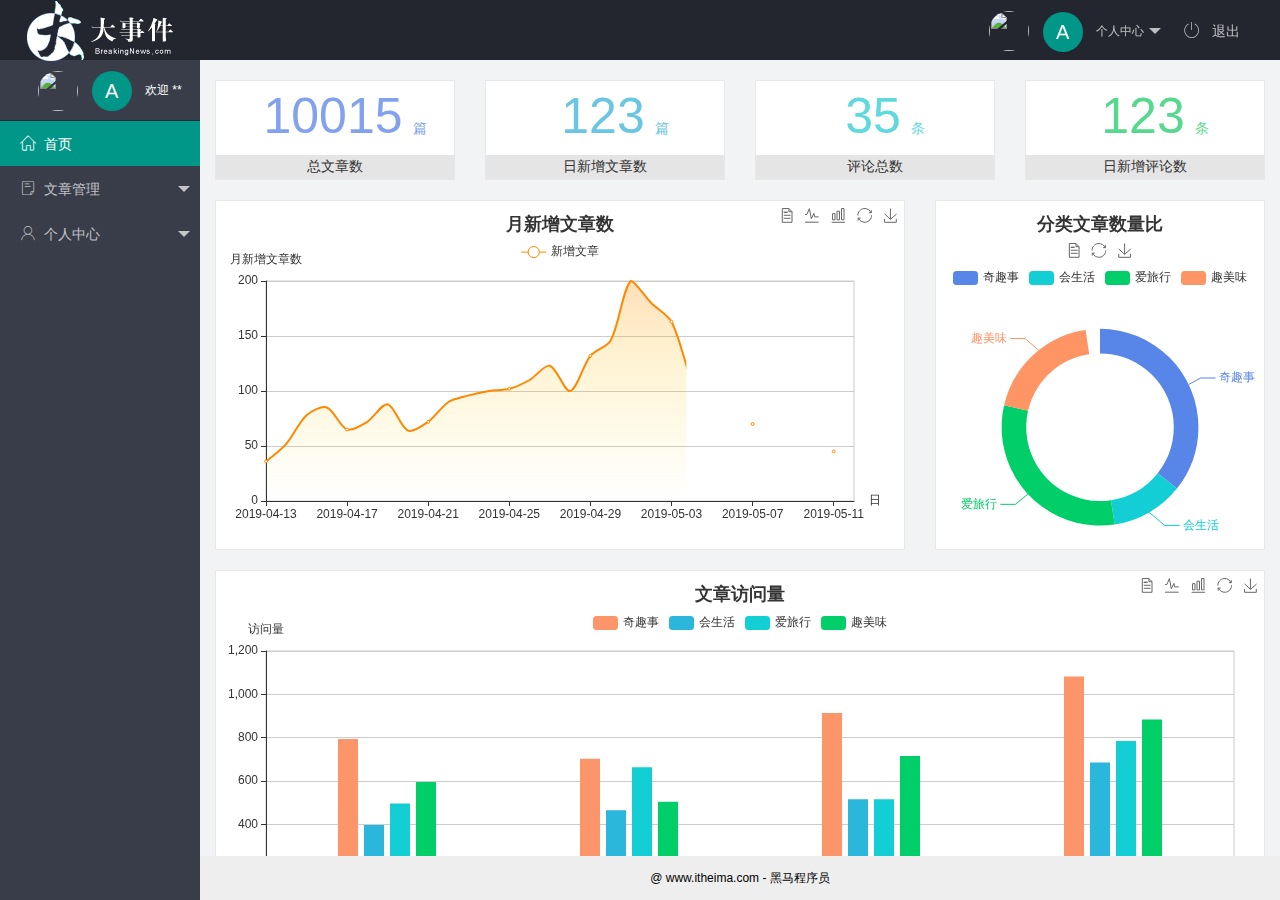
==== commit ff68af48: "完成了个人中心功能的开发" ====
--- a/index.html
+++ b/index.html
@@ -29,9 +29,9 @@
                         <span class="text-avatar">A</span> 个人中心
                     </a>
                     <dl class="layui-nav-child">
-                        <dd><a href="">基本资料</a></dd>
-                        <dd><a href="">更换头像</a></dd>
-                        <dd><a href="">重置密码</a></dd>
+                        <dd><a href="/user/user_info.html" target="fm">基本资料</a></dd>
+                        <dd><a href="/user/user_avatar.html" target="fm">更换头像</a></dd>
+                        <dd><a href="/user/user_pwd.html" target="fm">重置密码</a></dd>
                     </dl>
                 </li>
                 <li class="layui-nav-item" lay-header-event="menuRight" lay-unselect>
@@ -83,15 +83,15 @@
                             <span class="iconfont icon-user"></span>个人中心</a>
                         <dl class="layui-nav-child">
                             <dd>
-                                <a href="javascript:;">
+                                <a href="/user/user_info.html" target="fm">
                                     <i class="layui-icon layui-icon-app"></i>基本资料</a>
                             </dd>
                             <dd>
-                                <a href="javascript:;">
+                                <a href="/user/user_avatar.html" target="fm">
                                     <i class="layui-icon layui-icon-app"></i>更换头像</a>
                             </dd>
                             <dd>
-                                <a href="">
+                                <a href="/user/user_pwd.html" target="fm">
                                     <i class="layui-icon layui-icon-app"></i>重置密码</a>
                             </dd>
                         </dl>
